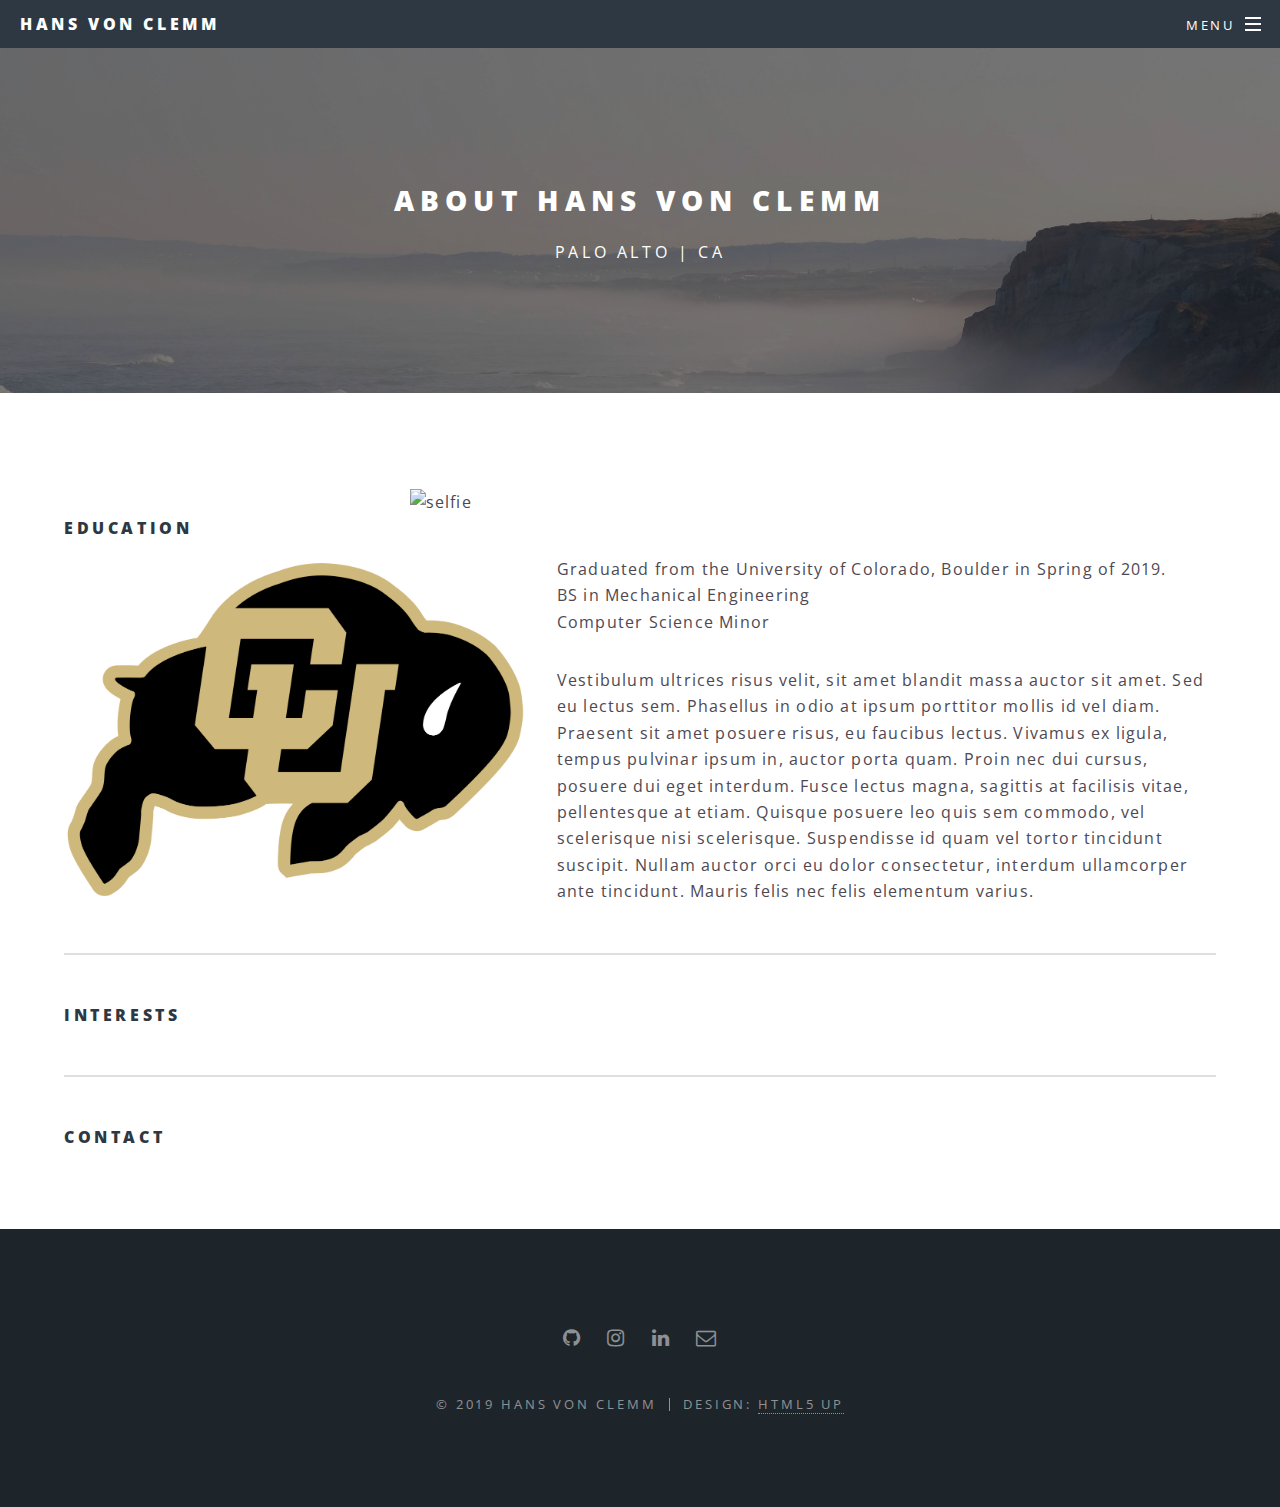
==== about.html @ 5b688afd "general updates" ====
<!DOCTYPE HTML>
<!--
	Spectral by HTML5 UP
	html5up.net | @ajlkn
	Free for personal and commercial use under the CCA 3.0 license (html5up.net/license)
-->
<html>
	<head>
		<title>About | Hans von Clemm</title>
		<meta charset="utf-8" />
		<meta name="viewport" content="width=device-width, initial-scale=1, user-scalable=no" />
		<link rel="stylesheet" href="assets/css/main.css" />
		<noscript><link rel="stylesheet" href="assets/css/noscript.css" /></noscript>
	</head>
	<body class="is-preload">

		<!-- Page Wrapper -->
			<div id="page-wrapper">

				<!-- Header -->
					<header id="header">
						<h1><a href="index.html">Hans von Clemm</a></h1>
						<nav id="nav">
							<ul>
								<li class="special">
									<a href="#menu" class="menuToggle"><span>Menu</span></a>
									<div id="menu">
										<ul>
											<li><a href="index.html">Home</a></li>
											<li><a href="#">Projects</a>
												<ul>
													<li><a href="abt.html">ABT</a></li>
													<li><a href="dpv.html">Drill Powered Vehicle</a></li>
													<li><a href="kestrel.html">Kestrel Materials</a></li>
													<li><a href="lightfoot.html">Lightfoot Electric</a></li>
												</ul>
											</li>
										</ul>
									</div>
								</li>
							</ul>
						</nav>
					</header>

				<!-- Main -->
					<article id="main">
						<header>
							<h2>About Hans von Clemm</h2>
							<p> Palo Alto | CA</p>
						</header>
						<section class="wrapper style5">
							<div class="inner">
								<img src="images/picPlaceholder.jpg" alt="selfie" class = "center" width=40%>


								<h4>Education</h4>
								<p><span class="image left"><img src="images/buff.png" alt="buff" width=20px/></span>Graduated from the University of Colorado, Boulder in Spring of 2019. <br>
								BS in Mechanical Engineering <br>
								Computer Science Minor</p>

								<p>Vestibulum ultrices risus velit, sit amet blandit massa auctor sit amet. Sed eu lectus sem. Phasellus in odio at ipsum porttitor mollis id vel diam. Praesent sit amet posuere risus, eu faucibus lectus. Vivamus ex ligula, tempus pulvinar ipsum in, auctor porta quam. Proin nec dui cursus, posuere dui eget interdum. Fusce lectus magna, sagittis at facilisis vitae, pellentesque at etiam. Quisque posuere leo quis sem commodo, vel scelerisque nisi scelerisque. Suspendisse id quam vel tortor tincidunt suscipit. Nullam auctor orci eu dolor consectetur, interdum ullamcorper ante tincidunt. Mauris felis nec felis elementum varius.</p>

								<hr/>

								<h4>Interests</h4>


								<hr/>

								<h4>Contact</h4>


							</div>
						</section>
					</article>

				<!-- Footer -->
					<footer id="footer">
						<ul class="icons">
							<li><a href="https://github.com/voncronic" class="icon fa-github"><span class="label">Github</span></a></li>
							<li><a href="https://www.instagram.com/voncronic/" class="icon fa-instagram"><span class="label">Instagram</span></a></li>
							<li><a href="https://www.linkedin.com/in/hansvonclemm" class="icon fa-linkedin"><span class="label">LinkedIn</span></a></li>
							<li><a href="mailto:hansvc95@gmail.com" class="icon fa-envelope-o"><span class="label">Email</span></a></li>
						</ul>
						<ul class="copyright">
							<li>&copy; 2019 Hans von Clemm</li><li>Design: <a href="http://html5up.net">HTML5 UP</a></li>
						</ul>
					</footer>

			</div>

		<!-- Scripts -->
			<script src="assets/js/jquery.min.js"></script>
			<script src="assets/js/jquery.scrollex.min.js"></script>
			<script src="assets/js/jquery.scrolly.min.js"></script>
			<script src="assets/js/browser.min.js"></script>
			<script src="assets/js/breakpoints.min.js"></script>
			<script src="assets/js/util.js"></script>
			<script src="assets/js/main.js"></script>

	</body>
</html>
---- assets/css/main.css ----
@import url(font-awesome.min.css);
@import url("https://fonts.googleapis.com/css?family=Open+Sans:400,400italic,600,600italic,800,800italic");

/*
	Spectral by HTML5 UP
	html5up.net | @ajlkn
	Free for personal and commercial use under the CCA 3.0 license (html5up.net/license)
*/

html, body, div, span, applet, object,
iframe, h1, h2, h3, h4, h5, h6, p, blockquote,
pre, a, abbr, acronym, address, big, cite,
code, del, dfn, em, img, ins, kbd, q, s, samp,
small, strike, strong, sub, sup, tt, var, b,
u, i, center, dl, dt, dd, ol, ul, li, fieldset,
form, label, legend, table, caption, tbody,
tfoot, thead, tr, th, td, article, aside,
canvas, details, embed, figure, figcaption,
footer, header, hgroup, menu, nav, output, ruby,
section, summary, time, mark, audio, video {
	margin: 0;
	padding: 0;
	border: 0;
	font-size: 100%;
	font: inherit;
	vertical-align: baseline;}

article, aside, details, figcaption, figure,
footer, header, hgroup, menu, nav, section {
	display: block;}

body {
	line-height: 1;
}

ol, ul {
	list-style: none;
}

blockquote, q {
	quotes: none;
}

	blockquote:before, blockquote:after, q:before, q:after {
		content: '';
		content: none;
	}

table {
	border-collapse: collapse;
	border-spacing: 0;
}

body {
	-webkit-text-size-adjust: none;
}

mark {
	background-color: transparent;
	color: inherit;
}

input::-moz-focus-inner {
	border: 0;
	padding: 0;
}

input, select, textarea {
	-moz-appearance: none;
	-webkit-appearance: none;
	-ms-appearance: none;
	appearance: none;
}

/* Basic */

	@-ms-viewport {
		width: device-width;
	}

	html {
		box-sizing: border-box;
	}

	*, *:before, *:after {
		box-sizing: inherit;
	}

	body {
		background: #2e3842;
	}

		body.is-preload *, body.is-preload *:before, body.is-preload *:after {
			-moz-animation: none !important;
			-webkit-animation: none !important;
			-ms-animation: none !important;
			animation: none !important;
			-moz-transition: none !important;
			-webkit-transition: none !important;
			-ms-transition: none !important;
			transition: none !important;
		}

	body, input, select, textarea {
		color: #fff;
		font-family: "Open Sans", Helvetica, sans-serif;
		font-size: 15pt;
		font-weight: 400;
		letter-spacing: 0.075em;
		line-height: 1.65em;
	}

		@media screen and (max-width: 1680px) {

			body, input, select, textarea {
				font-size: 13pt;
			}

		}

		@media screen and (max-width: 1280px) {

			body, input, select, textarea {
				font-size: 12pt;
			}

		}

		@media screen and (max-width: 736px) {

			body, input, select, textarea {
				font-size: 11pt;
				letter-spacing: 0.0375em;
			}

		}

	a {
		-moz-transition: color 0.2s ease, border-bottom-color 0.2s ease;
		-webkit-transition: color 0.2s ease, border-bottom-color 0.2s ease;
		-ms-transition: color 0.2s ease, border-bottom-color 0.2s ease;
		transition: color 0.2s ease, border-bottom-color 0.2s ease;
		border-bottom: dotted 1px;
		color: inherit;
		text-decoration: none;
	}

		a:hover {
			border-bottom-color: transparent;
		}

	strong, b {
		color: #fff;
		font-weight: 600;
	}

	em, i {
		font-style: italic;
	}

	p {
		margin: 0 0 2em 0;
	}

	h1, h2, h3, h4, h5, h6 {
		color: #fff;
		font-weight: 800;
		letter-spacing: 0.225em;
		line-height: 1em;
		margin: 0 0 1em 0;
		text-transform: uppercase;
	}

		h1 a, h2 a, h3 a, h4 a, h5 a, h6 a {
			color: inherit;
			text-decoration: none;
		}

	h2 {
		font-size: 1.35em;
		line-height: 1.75em;
	}

		@media screen and (max-width: 736px) {

			h2 {
				font-size: 1.1em;
				line-height: 1.65em;
			}

		}

	h3 {
		font-size: 1.15em;
		line-height: 1.75em;
	}

		@media screen and (max-width: 736px) {

			h3 {
				font-size: 1em;
				line-height: 1.65em;
			}

		}

	h4 {
		font-size: 1em;
		line-height: 1.5em;
	}

	h5 {
		font-size: 0.8em;
		line-height: 1.5em;
	}

	h6 {
		font-size: 0.7em;
		line-height: 1.5em;
	}

	sub {
		font-size: 0.8em;
		position: relative;
		top: 0.5em;
	}

	sup {
		font-size: 0.8em;
		position: relative;
		top: -0.5em;
	}

	hr {
		border: 0;
		border-bottom: solid 2px #fff;
		margin: 3em 0;
	}

		hr.major {
			margin: 4.5em 0;
		}

	blockquote {
		border-left: solid 4px #fff;
		font-style: italic;
		margin: 0 0 2em 0;
		padding: 0.5em 0 0.5em 2em;
	}

	code {
		background: rgba(144, 144, 144, 0.25);
		border-radius: 3px;
		font-family: "Courier New", monospace;
		font-size: 0.9em;
		letter-spacing: 0;
		margin: 0 0.25em;
		padding: 0.25em 0.65em;
	}

	pre {
		-webkit-overflow-scrolling: touch;
		font-family: "Courier New", monospace;
		font-size: 0.9em;
		margin: 0 0 2em 0;
	}

		pre code {
			display: block;
			line-height: 1.75em;
			padding: 1em 1.5em;
			overflow-x: auto;
		}

	.align-left {
		text-align: left;
	}

	.align-center {
		text-align: center;
	}

	.align-right {
		text-align: right;
	}

/* Row */

	.row {
		display: flex;
		flex-wrap: wrap;
		box-sizing: border-box;
		align-items: stretch;
	}

		.row > * {
			box-sizing: border-box;
		}

		.row.gtr-uniform > * > :last-child {
			margin-bottom: 0;
		}

		.row.aln-left {
			justify-content: flex-start;
		}

		.row.aln-center {
			justify-content: center;
		}

		.row.aln-right {
			justify-content: flex-end;
		}

		.row.aln-top {
			align-items: flex-start;
		}

		.row.aln-middle {
			align-items: center;
		}

		.row.aln-bottom {
			align-items: flex-end;
		}

		.row > .imp {
			order: -1;
		}

		.row > .col-1 {
			width: 8.3333333333%;
		}

		.row > .off-1 {
			margin-left: 8.3333333333%;
		}

		.row > .col-2 {
			width: 16.6666666667%;
		}

		.row > .off-2 {
			margin-left: 16.6666666667%;
		}

		.row > .col-3 {
			width: 25%;
		}

		.row > .off-3 {
			margin-left: 25%;
		}

		.row > .col-4 {
			width: 33.3333333333%;
		}

		.row > .off-4 {
			margin-left: 33.3333333333%;
		}

		.row > .col-5 {
			width: 41.6666666667%;
		}

		.row > .off-5 {
			margin-left: 41.6666666667%;
		}

		.row > .col-6 {
			width: 50%;
		}

		.row > .off-6 {
			margin-left: 50%;
		}

		.row > .col-7 {
			width: 58.3333333333%;
		}

		.row > .off-7 {
			margin-left: 58.3333333333%;
		}

		.row > .col-8 {
			width: 66.6666666667%;
		}

		.row > .off-8 {
			margin-left: 66.6666666667%;
		}

		.row > .col-9 {
			width: 75%;
		}

		.row > .off-9 {
			margin-left: 75%;
		}

		.row > .col-10 {
			width: 83.3333333333%;
		}

		.row > .off-10 {
			margin-left: 83.3333333333%;
		}

		.row > .col-11 {
			width: 91.6666666667%;
		}

		.row > .off-11 {
			margin-left: 91.6666666667%;
		}

		.row > .col-12 {
			width: 100%;
		}

		.row > .off-12 {
			margin-left: 100%;
		}

		.row.gtr-0 {
			margin-top: 0;
			margin-left: 0em;
		}

			.row.gtr-0 > * {
				padding: 0 0 0 0em;
			}

			.row.gtr-0.gtr-uniform {
				margin-top: 0em;
			}

				.row.gtr-0.gtr-uniform > * {
					padding-top: 0em;
				}

		.row.gtr-25 {
			margin-top: 0;
			margin-left: -0.375em;
		}

			.row.gtr-25 > * {
				padding: 0 0 0 0.375em;
			}

			.row.gtr-25.gtr-uniform {
				margin-top: -0.375em;
			}

				.row.gtr-25.gtr-uniform > * {
					padding-top: 0.375em;
				}

		.row.gtr-50 {
			margin-top: 0;
			margin-left: -0.75em;
		}

			.row.gtr-50 > * {
				padding: 0 0 0 0.75em;
			}

			.row.gtr-50.gtr-uniform {
				margin-top: -0.75em;
			}

				.row.gtr-50.gtr-uniform > * {
					padding-top: 0.75em;
				}

		.row {
			margin-top: 0;
			margin-left: -1.5em;
		}

			.row > * {
				padding: 0 0 0 1.5em;
			}

			.row.gtr-uniform {
				margin-top: -1.5em;
			}

				.row.gtr-uniform > * {
					padding-top: 1.5em;
				}

		.row.gtr-150 {
			margin-top: 0;
			margin-left: -2.25em;
		}

			.row.gtr-150 > * {
				padding: 0 0 0 2.25em;
			}

			.row.gtr-150.gtr-uniform {
				margin-top: -2.25em;
			}

				.row.gtr-150.gtr-uniform > * {
					padding-top: 2.25em;
				}

		.row.gtr-200 {
			margin-top: 0;
			margin-left: -3em;
		}

			.row.gtr-200 > * {
				padding: 0 0 0 3em;
			}

			.row.gtr-200.gtr-uniform {
				margin-top: -3em;
			}

				.row.gtr-200.gtr-uniform > * {
					padding-top: 3em;
				}

		@media screen and (max-width: 1680px) {

			.row {
				display: flex;
				flex-wrap: wrap;
				box-sizing: border-box;
				align-items: stretch;
			}

				.row > * {
					box-sizing: border-box;
				}

				.row.gtr-uniform > * > :last-child {
					margin-bottom: 0;
				}

				.row.aln-left {
					justify-content: flex-start;
				}

				.row.aln-center {
					justify-content: center;
				}

				.row.aln-right {
					justify-content: flex-end;
				}

				.row.aln-top {
					align-items: flex-start;
				}

				.row.aln-middle {
					align-items: center;
				}

				.row.aln-bottom {
					align-items: flex-end;
				}

				.row > .imp-xlarge {
					order: -1;
				}

				.row > .col-1-xlarge {
					width: 8.3333333333%;
				}

				.row > .off-1-xlarge {
					margin-left: 8.3333333333%;
				}

				.row > .col-2-xlarge {
					width: 16.6666666667%;
				}

				.row > .off-2-xlarge {
					margin-left: 16.6666666667%;
				}

				.row > .col-3-xlarge {
					width: 25%;
				}

				.row > .off-3-xlarge {
					margin-left: 25%;
				}

				.row > .col-4-xlarge {
					width: 33.3333333333%;
				}

				.row > .off-4-xlarge {
					margin-left: 33.3333333333%;
				}

				.row > .col-5-xlarge {
					width: 41.6666666667%;
				}

				.row > .off-5-xlarge {
					margin-left: 41.6666666667%;
				}

				.row > .col-6-xlarge {
					width: 50%;
				}

				.row > .off-6-xlarge {
					margin-left: 50%;
				}

				.row > .col-7-xlarge {
					width: 58.3333333333%;
				}

				.row > .off-7-xlarge {
					margin-left: 58.3333333333%;
				}

				.row > .col-8-xlarge {
					width: 66.6666666667%;
				}

				.row > .off-8-xlarge {
					margin-left: 66.6666666667%;
				}

				.row > .col-9-xlarge {
					width: 75%;
				}

				.row > .off-9-xlarge {
					margin-left: 75%;
				}

				.row > .col-10-xlarge {
					width: 83.3333333333%;
				}

				.row > .off-10-xlarge {
					margin-left: 83.3333333333%;
				}

				.row > .col-11-xlarge {
					width: 91.6666666667%;
				}

				.row > .off-11-xlarge {
					margin-left: 91.6666666667%;
				}

				.row > .col-12-xlarge {
					width: 100%;
				}

				.row > .off-12-xlarge {
					margin-left: 100%;
				}

				.row.gtr-0 {
					margin-top: 0;
					margin-left: 0em;
				}

					.row.gtr-0 > * {
						padding: 0 0 0 0em;
					}

					.row.gtr-0.gtr-uniform {
						margin-top: 0em;
					}

						.row.gtr-0.gtr-uniform > * {
							padding-top: 0em;
						}

				.row.gtr-25 {
					margin-top: 0;
					margin-left: -0.375em;
				}

					.row.gtr-25 > * {
						padding: 0 0 0 0.375em;
					}

					.row.gtr-25.gtr-uniform {
						margin-top: -0.375em;
					}

						.row.gtr-25.gtr-uniform > * {
							padding-top: 0.375em;
						}

				.row.gtr-50 {
					margin-top: 0;
					margin-left: -0.75em;
				}

					.row.gtr-50 > * {
						padding: 0 0 0 0.75em;
					}

					.row.gtr-50.gtr-uniform {
						margin-top: -0.75em;
					}

						.row.gtr-50.gtr-uniform > * {
							padding-top: 0.75em;
						}

				.row {
					margin-top: 0;
					margin-left: -1.5em;
				}

					.row > * {
						padding: 0 0 0 1.5em;
					}

					.row.gtr-uniform {
						margin-top: -1.5em;
					}

						.row.gtr-uniform > * {
							padding-top: 1.5em;
						}

				.row.gtr-150 {
					margin-top: 0;
					margin-left: -2.25em;
				}

					.row.gtr-150 > * {
						padding: 0 0 0 2.25em;
					}

					.row.gtr-150.gtr-uniform {
						margin-top: -2.25em;
					}

						.row.gtr-150.gtr-uniform > * {
							padding-top: 2.25em;
						}

				.row.gtr-200 {
					margin-top: 0;
					margin-left: -3em;
				}

					.row.gtr-200 > * {
						padding: 0 0 0 3em;
					}

					.row.gtr-200.gtr-uniform {
						margin-top: -3em;
					}

						.row.gtr-200.gtr-uniform > * {
							padding-top: 3em;
						}

		}

		@media screen and (max-width: 1280px) {

			.row {
				display: flex;
				flex-wrap: wrap;
				box-sizing: border-box;
				align-items: stretch;
			}

				.row > * {
					box-sizing: border-box;
				}

				.row.gtr-uniform > * > :last-child {
					margin-bottom: 0;
				}

				.row.aln-left {
					justify-content: flex-start;
				}

				.row.aln-center {
					justify-content: center;
				}

				.row.aln-right {
					justify-content: flex-end;
				}

				.row.aln-top {
					align-items: flex-start;
				}

				.row.aln-middle {
					align-items: center;
				}

				.row.aln-bottom {
					align-items: flex-end;
				}

				.row > .imp-large {
					order: -1;
				}

				.row > .col-1-large {
					width: 8.3333333333%;
				}

				.row > .off-1-large {
					margin-left: 8.3333333333%;
				}

				.row > .col-2-large {
					width: 16.6666666667%;
				}

				.row > .off-2-large {
					margin-left: 16.6666666667%;
				}

				.row > .col-3-large {
					width: 25%;
				}

				.row > .off-3-large {
					margin-left: 25%;
				}

				.row > .col-4-large {
					width: 33.3333333333%;
				}

				.row > .off-4-large {
					margin-left: 33.3333333333%;
				}

				.row > .col-5-large {
					width: 41.6666666667%;
				}

				.row > .off-5-large {
					margin-left: 41.6666666667%;
				}

				.row > .col-6-large {
					width: 50%;
				}

				.row > .off-6-large {
					margin-left: 50%;
				}

				.row > .col-7-large {
					width: 58.3333333333%;
				}

				.row > .off-7-large {
					margin-left: 58.3333333333%;
				}

				.row > .col-8-large {
					width: 66.6666666667%;
				}

				.row > .off-8-large {
					margin-left: 66.6666666667%;
				}

				.row > .col-9-large {
					width: 75%;
				}

				.row > .off-9-large {
					margin-left: 75%;
				}

				.row > .col-10-large {
					width: 83.3333333333%;
				}

				.row > .off-10-large {
					margin-left: 83.3333333333%;
				}

				.row > .col-11-large {
					width: 91.6666666667%;
				}

				.row > .off-11-large {
					margin-left: 91.6666666667%;
				}

				.row > .col-12-large {
					width: 100%;
				}

				.row > .off-12-large {
					margin-left: 100%;
				}

				.row.gtr-0 {
					margin-top: 0;
					margin-left: 0em;
				}

					.row.gtr-0 > * {
						padding: 0 0 0 0em;
					}

					.row.gtr-0.gtr-uniform {
						margin-top: 0em;
					}

						.row.gtr-0.gtr-uniform > * {
							padding-top: 0em;
						}

				.row.gtr-25 {
					margin-top: 0;
					margin-left: -0.375em;
				}

					.row.gtr-25 > * {
						padding: 0 0 0 0.375em;
					}

					.row.gtr-25.gtr-uniform {
						margin-top: -0.375em;
					}

						.row.gtr-25.gtr-uniform > * {
							padding-top: 0.375em;
						}

				.row.gtr-50 {
					margin-top: 0;
					margin-left: -0.75em;
				}

					.row.gtr-50 > * {
						padding: 0 0 0 0.75em;
					}

					.row.gtr-50.gtr-uniform {
						margin-top: -0.75em;
					}

						.row.gtr-50.gtr-uniform > * {
							padding-top: 0.75em;
						}

				.row {
					margin-top: 0;
					margin-left: -1.5em;
				}

					.row > * {
						padding: 0 0 0 1.5em;
					}

					.row.gtr-uniform {
						margin-top: -1.5em;
					}

						.row.gtr-uniform > * {
							padding-top: 1.5em;
						}

				.row.gtr-150 {
					margin-top: 0;
					margin-left: -2.25em;
				}

					.row.gtr-150 > * {
						padding: 0 0 0 2.25em;
					}

					.row.gtr-150.gtr-uniform {
						margin-top: -2.25em;
					}

						.row.gtr-150.gtr-uniform > * {
							padding-top: 2.25em;
						}

				.row.gtr-200 {
					margin-top: 0;
					margin-left: -3em;
				}

					.row.gtr-200 > * {
						padding: 0 0 0 3em;
					}

					.row.gtr-200.gtr-uniform {
						margin-top: -3em;
					}

						.row.gtr-200.gtr-uniform > * {
							padding-top: 3em;
						}

		}

		@media screen and (max-width: 980px) {

			.row {
				display: flex;
				flex-wrap: wrap;
				box-sizing: border-box;
				align-items: stretch;
			}

				.row > * {
					box-sizing: border-box;
				}

				.row.gtr-uniform > * > :last-child {
					margin-bottom: 0;
				}

				.row.aln-left {
					justify-content: flex-start;
				}

				.row.aln-center {
					justify-content: center;
				}

				.row.aln-right {
					justify-content: flex-end;
				}

				.row.aln-top {
					align-items: flex-start;
				}

				.row.aln-middle {
					align-items: center;
				}

				.row.aln-bottom {
					align-items: flex-end;
				}

				.row > .imp-medium {
					order: -1;
				}

				.row > .col-1-medium {
					width: 8.3333333333%;
				}

				.row > .off-1-medium {
					margin-left: 8.3333333333%;
				}

				.row > .col-2-medium {
					width: 16.6666666667%;
				}

				.row > .off-2-medium {
					margin-left: 16.6666666667%;
				}

				.row > .col-3-medium {
					width: 25%;
				}

				.row > .off-3-medium {
					margin-left: 25%;
				}

				.row > .col-4-medium {
					width: 33.3333333333%;
				}

				.row > .off-4-medium {
					margin-left: 33.3333333333%;
				}

				.row > .col-5-medium {
					width: 41.6666666667%;
				}

				.row > .off-5-medium {
					margin-left: 41.6666666667%;
				}

				.row > .col-6-medium {
					width: 50%;
				}

				.row > .off-6-medium {
					margin-left: 50%;
				}

				.row > .col-7-medium {
					width: 58.3333333333%;
				}

				.row > .off-7-medium {
					margin-left: 58.3333333333%;
				}

				.row > .col-8-medium {
					width: 66.6666666667%;
				}

				.row > .off-8-medium {
					margin-left: 66.6666666667%;
				}

				.row > .col-9-medium {
					width: 75%;
				}

				.row > .off-9-medium {
					margin-left: 75%;
				}

				.row > .col-10-medium {
					width: 83.3333333333%;
				}

				.row > .off-10-medium {
					margin-left: 83.3333333333%;
				}

				.row > .col-11-medium {
					width: 91.6666666667%;
				}

				.row > .off-11-medium {
					margin-left: 91.6666666667%;
				}

				.row > .col-12-medium {
					width: 100%;
				}

				.row > .off-12-medium {
					margin-left: 100%;
				}

				.row.gtr-0 {
					margin-top: 0;
					margin-left: 0em;
				}

					.row.gtr-0 > * {
						padding: 0 0 0 0em;
					}

					.row.gtr-0.gtr-uniform {
						margin-top: 0em;
					}

						.row.gtr-0.gtr-uniform > * {
							padding-top: 0em;
						}

				.row.gtr-25 {
					margin-top: 0;
					margin-left: -0.375em;
				}

					.row.gtr-25 > * {
						padding: 0 0 0 0.375em;
					}

					.row.gtr-25.gtr-uniform {
						margin-top: -0.375em;
					}

						.row.gtr-25.gtr-uniform > * {
							padding-top: 0.375em;
						}

				.row.gtr-50 {
					margin-top: 0;
					margin-left: -0.75em;
				}

					.row.gtr-50 > * {
						padding: 0 0 0 0.75em;
					}

					.row.gtr-50.gtr-uniform {
						margin-top: -0.75em;
					}

						.row.gtr-50.gtr-uniform > * {
							padding-top: 0.75em;
						}

				.row {
					margin-top: 0;
					margin-left: -1.5em;
				}

					.row > * {
						padding: 0 0 0 1.5em;
					}

					.row.gtr-uniform {
						margin-top: -1.5em;
					}

						.row.gtr-uniform > * {
							padding-top: 1.5em;
						}

				.row.gtr-150 {
					margin-top: 0;
					margin-left: -2.25em;
				}

					.row.gtr-150 > * {
						padding: 0 0 0 2.25em;
					}

					.row.gtr-150.gtr-uniform {
						margin-top: -2.25em;
					}

						.row.gtr-150.gtr-uniform > * {
							padding-top: 2.25em;
						}

				.row.gtr-200 {
					margin-top: 0;
					margin-left: -3em;
				}

					.row.gtr-200 > * {
						padding: 0 0 0 3em;
					}

					.row.gtr-200.gtr-uniform {
						margin-top: -3em;
					}

						.row.gtr-200.gtr-uniform > * {
							padding-top: 3em;
						}

		}

		@media screen and (max-width: 736px) {

			.row {
				display: flex;
				flex-wrap: wrap;
				box-sizing: border-box;
				align-items: stretch;
			}

				.row > * {
					box-sizing: border-box;
				}

				.row.gtr-uniform > * > :last-child {
					margin-bottom: 0;
				}

				.row.aln-left {
					justify-content: flex-start;
				}

				.row.aln-center {
					justify-content: center;
				}

				.row.aln-right {
					justify-content: flex-end;
				}

				.row.aln-top {
					align-items: flex-start;
				}

				.row.aln-middle {
					align-items: center;
				}

				.row.aln-bottom {
					align-items: flex-end;
				}

				.row > .imp-small {
					order: -1;
				}

				.row > .col-1-small {
					width: 8.3333333333%;
				}

				.row > .off-1-small {
					margin-left: 8.3333333333%;
				}

				.row > .col-2-small {
					width: 16.6666666667%;
				}

				.row > .off-2-small {
					margin-left: 16.6666666667%;
				}

				.row > .col-3-small {
					width: 25%;
				}

				.row > .off-3-small {
					margin-left: 25%;
				}

				.row > .col-4-small {
					width: 33.3333333333%;
				}

				.row > .off-4-small {
					margin-left: 33.3333333333%;
				}

				.row > .col-5-small {
					width: 41.6666666667%;
				}

				.row > .off-5-small {
					margin-left: 41.6666666667%;
				}

				.row > .col-6-small {
					width: 50%;
				}

				.row > .off-6-small {
					margin-left: 50%;
				}

				.row > .col-7-small {
					width: 58.3333333333%;
				}

				.row > .off-7-small {
					margin-left: 58.3333333333%;
				}

				.row > .col-8-small {
					width: 66.6666666667%;
				}

				.row > .off-8-small {
					margin-left: 66.6666666667%;
				}

				.row > .col-9-small {
					width: 75%;
				}

				.row > .off-9-small {
					margin-left: 75%;
				}

				.row > .col-10-small {
					width: 83.3333333333%;
				}

				.row > .off-10-small {
					margin-left: 83.3333333333%;
				}

				.row > .col-11-small {
					width: 91.6666666667%;
				}

				.row > .off-11-small {
					margin-left: 91.6666666667%;
				}

				.row > .col-12-small {
					width: 100%;
				}

				.row > .off-12-small {
					margin-left: 100%;
				}

				.row.gtr-0 {
					margin-top: 0;
					margin-left: 0em;
				}

					.row.gtr-0 > * {
						padding: 0 0 0 0em;
					}

					.row.gtr-0.gtr-uniform {
						margin-top: 0em;
					}

						.row.gtr-0.gtr-uniform > * {
							padding-top: 0em;
						}

				.row.gtr-25 {
					margin-top: 0;
					margin-left: -0.375em;
				}

					.row.gtr-25 > * {
						padding: 0 0 0 0.375em;
					}

					.row.gtr-25.gtr-uniform {
						margin-top: -0.375em;
					}

						.row.gtr-25.gtr-uniform > * {
							padding-top: 0.375em;
						}

				.row.gtr-50 {
					margin-top: 0;
					margin-left: -0.75em;
				}

					.row.gtr-50 > * {
						padding: 0 0 0 0.75em;
					}

					.row.gtr-50.gtr-uniform {
						margin-top: -0.75em;
					}

						.row.gtr-50.gtr-uniform > * {
							padding-top: 0.75em;
						}

				.row {
					margin-top: 0;
					margin-left: -1.5em;
				}

					.row > * {
						padding: 0 0 0 1.5em;
					}

					.row.gtr-uniform {
						margin-top: -1.5em;
					}

						.row.gtr-uniform > * {
							padding-top: 1.5em;
						}

				.row.gtr-150 {
					margin-top: 0;
					margin-left: -2.25em;
				}

					.row.gtr-150 > * {
						padding: 0 0 0 2.25em;
					}

					.row.gtr-150.gtr-uniform {
						margin-top: -2.25em;
					}

						.row.gtr-150.gtr-uniform > * {
							padding-top: 2.25em;
						}

				.row.gtr-200 {
					margin-top: 0;
					margin-left: -3em;
				}

					.row.gtr-200 > * {
						padding: 0 0 0 3em;
					}

					.row.gtr-200.gtr-uniform {
						margin-top: -3em;
					}

						.row.gtr-200.gtr-uniform > * {
							padding-top: 3em;
						}

		}

		@media screen and (max-width: 480px) {

			.row {
				display: flex;
				flex-wrap: wrap;
				box-sizing: border-box;
				align-items: stretch;
			}

				.row > * {
					box-sizing: border-box;
				}

				.row.gtr-uniform > * > :last-child {
					margin-bottom: 0;
				}

				.row.aln-left {
					justify-content: flex-start;
				}

				.row.aln-center {
					justify-content: center;
				}

				.row.aln-right {
					justify-content: flex-end;
				}

				.row.aln-top {
					align-items: flex-start;
				}

				.row.aln-middle {
					align-items: center;
				}

				.row.aln-bottom {
					align-items: flex-end;
				}

				.row > .imp-xsmall {
					order: -1;
				}

				.row > .col-1-xsmall {
					width: 8.3333333333%;
				}

				.row > .off-1-xsmall {
					margin-left: 8.3333333333%;
				}

				.row > .col-2-xsmall {
					width: 16.6666666667%;
				}

				.row > .off-2-xsmall {
					margin-left: 16.6666666667%;
				}

				.row > .col-3-xsmall {
					width: 25%;
				}

				.row > .off-3-xsmall {
					margin-left: 25%;
				}

				.row > .col-4-xsmall {
					width: 33.3333333333%;
				}

				.row > .off-4-xsmall {
					margin-left: 33.3333333333%;
				}

				.row > .col-5-xsmall {
					width: 41.6666666667%;
				}

				.row > .off-5-xsmall {
					margin-left: 41.6666666667%;
				}

				.row > .col-6-xsmall {
					width: 50%;
				}

				.row > .off-6-xsmall {
					margin-left: 50%;
				}

				.row > .col-7-xsmall {
					width: 58.3333333333%;
				}

				.row > .off-7-xsmall {
					margin-left: 58.3333333333%;
				}

				.row > .col-8-xsmall {
					width: 66.6666666667%;
				}

				.row > .off-8-xsmall {
					margin-left: 66.6666666667%;
				}

				.row > .col-9-xsmall {
					width: 75%;
				}

				.row > .off-9-xsmall {
					margin-left: 75%;
				}

				.row > .col-10-xsmall {
					width: 83.3333333333%;
				}

				.row > .off-10-xsmall {
					margin-left: 83.3333333333%;
				}

				.row > .col-11-xsmall {
					width: 91.6666666667%;
				}

				.row > .off-11-xsmall {
					margin-left: 91.6666666667%;
				}

				.row > .col-12-xsmall {
					width: 100%;
				}

				.row > .off-12-xsmall {
					margin-left: 100%;
				}

				.row.gtr-0 {
					margin-top: 0;
					margin-left: 0em;
				}

					.row.gtr-0 > * {
						padding: 0 0 0 0em;
					}

					.row.gtr-0.gtr-uniform {
						margin-top: 0em;
					}

						.row.gtr-0.gtr-uniform > * {
							padding-top: 0em;
						}

				.row.gtr-25 {
					margin-top: 0;
					margin-left: -0.375em;
				}

					.row.gtr-25 > * {
						padding: 0 0 0 0.375em;
					}

					.row.gtr-25.gtr-uniform {
						margin-top: -0.375em;
					}

						.row.gtr-25.gtr-uniform > * {
							padding-top: 0.375em;
						}

				.row.gtr-50 {
					margin-top: 0;
					margin-left: -0.75em;
				}

					.row.gtr-50 > * {
						padding: 0 0 0 0.75em;
					}

					.row.gtr-50.gtr-uniform {
						margin-top: -0.75em;
					}

						.row.gtr-50.gtr-uniform > * {
							padding-top: 0.75em;
						}

				.row {
					margin-top: 0;
					margin-left: -1.5em;
				}

					.row > * {
						padding: 0 0 0 1.5em;
					}

					.row.gtr-uniform {
						margin-top: -1.5em;
					}

						.row.gtr-uniform > * {
							padding-top: 1.5em;
						}

				.row.gtr-150 {
					margin-top: 0;
					margin-left: -2.25em;
				}

					.row.gtr-150 > * {
						padding: 0 0 0 2.25em;
					}

					.row.gtr-150.gtr-uniform {
						margin-top: -2.25em;
					}

						.row.gtr-150.gtr-uniform > * {
							padding-top: 2.25em;
						}

				.row.gtr-200 {
					margin-top: 0;
					margin-left: -3em;
				}

					.row.gtr-200 > * {
						padding: 0 0 0 3em;
					}

					.row.gtr-200.gtr-uniform {
						margin-top: -3em;
					}

						.row.gtr-200.gtr-uniform > * {
							padding-top: 3em;
						}

		}

/* Section/Article */

	section.special, article.special {
		text-align: center;
	}

	header p {
		color: rgba(255, 255, 255, 0.5);
		position: relative;
		top: -0.25em;
	}

	header h3 + p {
		font-size: 1.1em;
	}

	header h4 + p,
	header h5 + p,
	header h6 + p {
		font-size: 0.9em;
	}

	header.major {
		margin: 0 0 3.5em 0;
	}

		header.major h2, header.major h3, header.major h4, header.major h5, header.major h6 {
			border-bottom: solid 2px #fff;
			display: inline-block;
			padding-bottom: 1em;
			position: relative;
		}

			header.major h2:after, header.major h3:after, header.major h4:after, header.major h5:after, header.major h6:after {
				content: '';
				display: block;
				height: 1px;
			}

		header.major p {
			color: #fff;
			top: 0;
		}

		@media screen and (max-width: 736px) {

			header.major {
				margin: 0 0 2em 0;
			}

		}

	@media screen and (max-width: 980px) {

		header br {
			display: none;
		}

	}

/* Form */

	form {
		margin: 0 0 2em 0;
	}

	label {
		color: #fff;
		display: block;
		font-size: 0.9em;
		font-weight: 600;
		margin: 0 0 1em 0;
	}

	input[type="text"],
	input[type="password"],
	input[type="email"],
	select,
	textarea {
		-moz-appearance: none;
		-webkit-appearance: none;
		-ms-appearance: none;
		appearance: none;
		background-color: rgba(144, 144, 144, 0.25);
		border-radius: 3px;
		border: none;
		color: inherit;
		display: block;
		outline: 0;
		padding: 0 1em;
		text-decoration: none;
		width: 100%;
	}

		input[type="text"]:invalid,
		input[type="password"]:invalid,
		input[type="email"]:invalid,
		select:invalid,
		textarea:invalid {
			box-shadow: none;
		}

		input[type="text"]:focus,
		input[type="password"]:focus,
		input[type="email"]:focus,
		select:focus,
		textarea:focus {
			box-shadow: 0 0 0 2px #21b2a6;
		}

	select {
		background-size: 1.25em;
		background-repeat: no-repeat;
		background-position: calc(100% - 1em) center;
		height: 2.75em;
		padding-right: 2.75em;
		text-overflow: ellipsis;
	}

		select:focus::-ms-value {
			background-color: transparent;
		}

		select::-ms-expand {
			display: none;
		}

	input[type="text"],
	input[type="password"],
	input[type="email"],
	select {
		height: 2.75em;
	}

	textarea {
		padding: 0.75em 1em;
	}

	input[type="checkbox"],
	input[type="radio"] {
		-moz-appearance: none;
		-webkit-appearance: none;
		-ms-appearance: none;
		appearance: none;
		display: block;
		float: left;
		margin-right: -2em;
		opacity: 0;
		width: 1em;
		z-index: -1;
	}

		input[type="checkbox"] + label,
		input[type="radio"] + label {
			text-decoration: none;
			color: #fff;
			cursor: pointer;
			display: inline-block;
			font-size: 1em;
			font-weight: 400;
			padding-left: 2.4em;
			padding-right: 0.75em;
			position: relative;
		}

			input[type="checkbox"] + label:before,
			input[type="radio"] + label:before {
				-moz-osx-font-smoothing: grayscale;
				-webkit-font-smoothing: antialiased;
				font-family: FontAwesome;
				font-style: normal;
				font-weight: normal;
				text-transform: none !important;
			}

			input[type="checkbox"] + label:before,
			input[type="radio"] + label:before {
				background: rgba(144, 144, 144, 0.25);
				border-radius: 3px;
				content: '';
				display: inline-block;
				height: 1.65em;
				left: 0;
				line-height: 1.58125em;
				position: absolute;
				text-align: center;
				top: 0;
				width: 1.65em;
			}

		input[type="checkbox"]:checked + label:before,
		input[type="radio"]:checked + label:before {
			background: #2e3842;
			color: #fff;
			content: '\f00c';
		}

		input[type="checkbox"]:focus + label:before,
		input[type="radio"]:focus + label:before {
			box-shadow: 0 0 0 2px #21b2a6;
		}

	input[type="checkbox"] + label:before {
		border-radius: 3px;
	}

	input[type="radio"] + label:before {
		border-radius: 100%;
	}

	::-webkit-input-placeholder {
		color: rgba(255, 255, 255, 0.5) !important;
		opacity: 1.0;
	}

	:-moz-placeholder {
		color: rgba(255, 255, 255, 0.5) !important;
		opacity: 1.0;
	}

	::-moz-placeholder {
		color: rgba(255, 255, 255, 0.5) !important;
		opacity: 1.0;
	}

	:-ms-input-placeholder {
		color: rgba(255, 255, 255, 0.5) !important;
		opacity: 1.0;
	}

/* Box */

	.box {
		border-radius: 3px;
		border: solid 2px #fff;
		margin-bottom: 2em;
		padding: 1.5em;
	}

		.box > :last-child,
		.box > :last-child > :last-child,
		.box > :last-child > :last-child > :last-child {
			margin-bottom: 0;
		}

		.box.alt {
			border: 0;
			border-radius: 0;
			padding: 0;
		}

/* Icon */

	.icon {
		text-decoration: none;
		border-bottom: none;
		position: relative;
	}

		.icon:before {
			-moz-osx-font-smoothing: grayscale;
			-webkit-font-smoothing: antialiased;
			font-family: FontAwesome;
			font-style: normal;
			font-weight: normal;
			text-transform: none !important;
		}

		.icon > .label {
			display: none;
		}

		.icon.major {
			-moz-transform: rotate(-45deg);
			-webkit-transform: rotate(-45deg);
			-ms-transform: rotate(-45deg);
			transform: rotate(-45deg);
			border-radius: 3px;
			border: solid 2px #fff;
			display: inline-block;
			font-size: 1.35em;
			height: calc(3em + 2px);
			line-height: 3em;
			text-align: center;
			width: calc(3em + 2px);
		}

			.icon.major:before {
				-moz-transform: rotate(45deg);
				-webkit-transform: rotate(45deg);
				-ms-transform: rotate(45deg);
				transform: rotate(45deg);
				display: inline-block;
				font-size: 1.5em;
			}

			@media screen and (max-width: 736px) {

				.icon.major {
					font-size: 1em;
				}

			}

		.icon.style1 {
			color: #00ffcc;
		}

		.icon.style2 {
			color: #00f0ff;
		}

		.icon.style3 {
			color: #76ddff;
		}

/* Image */

	.image {
		border-radius: 3px;
		border: 0;
		display: inline-block;
		position: relative;
	}

		.image img {
			border-radius: 3px;
			display: block;
		}

		.image.left {
			float: left;
			margin: 0 2em 2em 0;
			top: 0.25em;
		}

		.image.right {
			float: right;
			margin: 0 0 2em 2em;
			top: 0.25em;
		}

		.image.left, .image.right {
			max-width: 40%;
		}

			.image.left img, .image.right img {
				width: 100%;
			}

		.image.fit {
			display: block;
			margin: 0 0 2em 0;
			width: 100%;
		}

			.image.fit img {
				width: 100%;
			}

/* List */

	ol {
		list-style: decimal;
		margin: 0 0 2em 0;
		padding-left: 1.25em;
	}

		ol li {
			padding-left: 0.25em;
		}

	ul {
		list-style: disc;
		margin: 0 0 2em 0;
		padding-left: 1em;
	}

		ul li {
			padding-left: 0.5em;
		}

		ul.alt {
			list-style: none;
			padding-left: 0;
		}

			ul.alt li {
				border-top: solid 1px #fff;
				padding: 0.5em 0;
			}

				ul.alt li:first-child {
					border-top: 0;
					padding-top: 0;
				}

	dl {
		margin: 0 0 2em 0;
	}

/* Actions */

	ul.actions {
		display: -moz-flex;
		display: -webkit-flex;
		display: -ms-flex;
		display: flex;
		cursor: default;
		list-style: none;
		margin-left: -1em;
		padding-left: 0;
	}

		ul.actions li {
			padding: 0 0 0 1em;
			vertical-align: middle;
		}

		ul.actions.special {
			-moz-justify-content: center;
			-webkit-justify-content: center;
			-ms-justify-content: center;
			justify-content: center;
			width: 100%;
			margin-left: 0;
		}

			ul.actions.special li:first-child {
				padding-left: 20px;
			}


		ul.actions.stacked {
			-moz-flex-direction: column;
			-webkit-flex-direction: column;
			-ms-flex-direction: column;
			flex-direction: column;
			margin-left: 0;
		}

			ul.actions.stacked li {
				padding: 1em 0 0 0;
			}

				ul.actions.stacked li:first-child {
					padding-top: 0;
				}

		ul.actions.fit {
			width: calc(100% + 1em);
		}

			ul.actions.fit li {
				-moz-flex-grow: 1;
				-webkit-flex-grow: 1;
				-ms-flex-grow: 1;
				flex-grow: 1;
				-moz-flex-shrink: 1;
				-webkit-flex-shrink: 1;
				-ms-flex-shrink: 1;
				flex-shrink: 1;
				width: 100%;
			}

				ul.actions.fit li > * {
					width: 100%;
				}

			ul.actions.fit.stacked {
				width: 100%;
			}

		@media screen and (max-width: 480px) {

			ul.actions:not(.fixed) {
				-moz-flex-direction: column;
				-webkit-flex-direction: column;
				-ms-flex-direction: column;
				flex-direction: column;
				margin-left: 0;
				width: 100% !important;
			}

				ul.actions:not(.fixed) li {
					-moz-flex-grow: 1;
					-webkit-flex-grow: 1;
					-ms-flex-grow: 1;
					flex-grow: 1;
					-moz-flex-shrink: 1;
					-webkit-flex-shrink: 1;
					-ms-flex-shrink: 1;
					flex-shrink: 1;
					padding: 1em 0 0 0;
					text-align: center;
					width: 100%;
				}

					ul.actions:not(.fixed) li > * {
						width: 100%;
					}

					ul.actions:not(.fixed) li:first-child {
						padding-top: 0;
					}

					ul.actions:not(.fixed) li input[type="submit"],
					ul.actions:not(.fixed) li input[type="reset"],
					ul.actions:not(.fixed) li input[type="button"],
					ul.actions:not(.fixed) li button,
					ul.actions:not(.fixed) li .button {
						width: 100%;
					}

						ul.actions:not(.fixed) li input[type="submit"].icon:before,
						ul.actions:not(.fixed) li input[type="reset"].icon:before,
						ul.actions:not(.fixed) li input[type="button"].icon:before,
						ul.actions:not(.fixed) li button.icon:before,
						ul.actions:not(.fixed) li .button.icon:before {
							margin-left: -0.5em;
						}

		}

/* Icons */

	ul.icons {
		cursor: default;
		list-style: none;
		padding-left: 0;
	}

		ul.icons li {
			display: inline-block;
			padding: 0 1em 0 0;
		}

			ul.icons li:last-child {
				padding-right: 0 !important;
			}

		ul.icons.major {
			padding: 1em 0;
		}

			ul.icons.major li {
				padding-right: 3.5em;
			}

				@media screen and (max-width: 736px) {

					ul.icons.major li {
						padding: 0 1em !important;
					}

				}

/* Table */

	.table-wrapper {
		-webkit-overflow-scrolling: touch;
		overflow-x: auto;
	}

	table {
		margin: 0 0 2em 0;
		width: 100%;
	}

		table tbody tr {
			border: solid 1px #fff;
			border-left: 0;
			border-right: 0;
		}

			table tbody tr:nth-child(2n + 1) {
				background-color: rgba(144, 144, 144, 0.25);
			}

		table td {
			padding: 0.75em 0.75em;
		}

		table th {
			color: #fff;
			font-size: 0.9em;
			font-weight: 600;
			padding: 0 0.75em 0.75em 0.75em;
			text-align: left;
		}

		table thead {
			border-bottom: solid 2px #fff;
		}

		table tfoot {
			border-top: solid 2px #fff;
		}

		table.alt {
			border-collapse: separate;
		}

			table.alt tbody tr td {
				border: solid 1px #fff;
				border-left-width: 0;
				border-top-width: 0;
			}

				table.alt tbody tr td:first-child {
					border-left-width: 1px;
				}

			table.alt tbody tr:first-child td {
				border-top-width: 1px;
			}

			table.alt thead {
				border-bottom: 0;
			}

			table.alt tfoot {
				border-top: 0;
			}

/* Button */

	input[type="submit"],
	input[type="reset"],
	input[type="button"],
	button,
	.button {
		-moz-appearance: none;
		-webkit-appearance: none;
		-ms-appearance: none;
		appearance: none;
		-moz-transition: background-color 0.2s ease-in-out, color 0.2s ease-in-out;
		-webkit-transition: background-color 0.2s ease-in-out, color 0.2s ease-in-out;
		-ms-transition: background-color 0.2s ease-in-out, color 0.2s ease-in-out;
		transition: background-color 0.2s ease-in-out, color 0.2s ease-in-out;
		background-color: #4573AF;
		border-radius: 3px;
		border: 0;
		box-shadow: inset 0 0 0 2px #fff;
		color: #fff;
		cursor: pointer;
		display: inline-block;
		font-size: 0.8em;
		font-weight: 600;
		height: 3.125em;
		letter-spacing: 0.225em;
		line-height: 3.125em;
		max-width: 30em;
		padding: 0 2.75em;
		text-align: center;
		text-decoration: none;
		text-transform: uppercase;
		white-space: nowrap;
		overflow: hidden;
		text-overflow: ellipsis;
	}

		input[type="submit"]:hover,
		input[type="reset"]:hover,
		input[type="button"]:hover,
		button:hover,
		.button:hover {
			background-color: rgba(144, 144, 144, 0.25);
		}

		input[type="submit"]:active,
		input[type="reset"]:active,
		input[type="button"]:active,
		button:active,
		.button:active {
			background-color: rgba(144, 144, 144, 0.5);
		}

		input[type="submit"].icon:before,
		input[type="reset"].icon:before,
		input[type="button"].icon:before,
		button.icon:before,
		.button.icon:before {
			margin-right: 0.5em;
		}

		input[type="submit"].fit,
		input[type="reset"].fit,
		input[type="button"].fit,
		button.fit,
		.button.fit {
			width: 100%;
		}

		input[type="submit"].small,
		input[type="reset"].small,
		input[type="button"].small,
		button.small,
		.button.small {
			font-size: 0.8em;
		}

		input[type="submit"].large,
		input[type="reset"].large,
		input[type="button"].large,
		button.large,
		.button.large {
			font-size: 1.35em;
		}

		input[type="submit"].primary,
		input[type="reset"].primary,
		input[type="button"].primary,
		button.primary,
		.button.primary {
			background-color: #ed4933;
			box-shadow: none !important;
			color: #ffffff !important;
		}

			input[type="submit"].primary:hover,
			input[type="reset"].primary:hover,
			input[type="button"].primary:hover,
			button.primary:hover,
			.button.primary:hover {
				background-color: #ef5e4a !important;
			}

			input[type="submit"].primary:active,
			input[type="reset"].primary:active,
			input[type="button"].primary:active,
			button.primary:active,
			.button.primary:active {
				background-color: #eb341c !important;
			}

		input[type="submit"].disabled, input[type="submit"]:disabled,
		input[type="reset"].disabled,
		input[type="reset"]:disabled,
		input[type="button"].disabled,
		input[type="button"]:disabled,
		button.disabled,
		button:disabled,
		.button.disabled,
		.button:disabled {
			pointer-events: none;
			opacity: 0.25;
		}

		@media screen and (max-width: 736px) {

			input[type="submit"],
			input[type="reset"],
			input[type="button"],
			button,
			.button {
				height: 3.75em;
				line-height: 3.75em;
			}

		}

/* Features */

	.features {
		display: -moz-flex;
		display: -webkit-flex;
		display: -ms-flex;
		display: flex;
		-moz-flex-wrap: wrap;
		-webkit-flex-wrap: wrap;
		-ms-flex-wrap: wrap;
		flex-wrap: wrap;
		-moz-justify-content: center;
		-webkit-justify-content: center;
		-ms-justify-content: center;
		justify-content: center;
		list-style: none;
		padding: 0;
		width: 100%;
	}

		.features li {
			padding: 4em 4em 2em 6em ;
			display: block;
			position: relative;
			text-align: left;
			width: 50%;
		}

			.features li:nth-child(1) {
				background-color: rgba(0, 0, 0, 0.035);
			}

			.features li:nth-child(2) {
				background-color: rgba(0, 0, 0, 0.07);
			}

			.features li:nth-child(3) {
				background-color: rgba(0, 0, 0, 0.105);
			}

			.features li:nth-child(4) {
				background-color: rgba(0, 0, 0, 0.14);
			}

			.features li:nth-child(5) {
				background-color: rgba(0, 0, 0, 0.175);
			}

			.features li:nth-child(6) {
				background-color: rgba(0, 0, 0, 0.21);
			}

			.features li:nth-child(7) {
				background-color: rgba(0, 0, 0, 0.245);
			}

			.features li:nth-child(8) {
				background-color: rgba(0, 0, 0, 0.28);
			}

			.features li:nth-child(9) {
				background-color: rgba(0, 0, 0, 0.315);
			}

			.features li:nth-child(10) {
				background-color: rgba(0, 0, 0, 0.35);
			}

			.features li:before {
				display: block;
				color: #00ffcc;
				position: absolute;
				left: 1.75em;
				top: 2.75em;
				font-size: 1.5em;
			}

			.features li:nth-child(1) {
				border-top-left-radius: 3px;
			}

			.features li:nth-child(2) {
				border-top-right-radius: 3px;
			}

			.features li:nth-last-child(1) {
				border-bottom-right-radius: 3px;
			}

			.features li:nth-last-child(2) {
				border-bottom-left-radius: 3px;
			}

			@media screen and (max-width: 980px) {

				.features li {
					padding: 3em 2em 1em 2em ;
					text-align: center;
				}

					.features li:before {
						left: 0;
						margin: 0 0 1em 0;
						position: relative;
						top: 0;
					}

			}

			@media screen and (max-width: 736px) {

				.features li {
					padding: 3em 0 1em 0 ;
					background-color: transparent !important;
					border-top: solid 2px #fff;
					width: 100%;
				}

					.features li:first-child {
						border-top: 0;
					}

			}

/* Spotlight */

	.spotlight {
		-moz-align-items: center;
		-webkit-align-items: center;
		-ms-align-items: center;
		align-items: center;
		display: -moz-flex;
		display: -webkit-flex;
		display: -ms-flex;
		display: flex;
	}

		.spotlight .image {
			-moz-order: 1;
			-webkit-order: 1;
			-ms-order: 1;
			order: 1;
			border-radius: 0;
			width: 40%;
		}

			.spotlight .image img {
				border-radius: 0;
				width: 100%;
			}

			.spotlight .image .middle {
				transition: .5s ease;
  				opacity: 0;
				position: absolute;
				top: 50%;
				left: 50%;
				transform: translate(-50%, -50%);
				-ms-transform: translate(-50%, -50%)
			}

			.spotlight .image:hover{
				opacity:0.82;
			}

			.spotlight .image:hover .middle{
				opacity:1;
			}

			spotlight .image .middle:hover{
				opacity:1;
			}

			.spotlight .text{
				background-color: #5473AF;
				color:white;
				font-size:16px;
				padding:16px 32px;
			}

		.spotlight .content {
			padding: 2em 4em 0.1em 4em ;
			-moz-order: 2;
			-webkit-order: 2;
			-ms-order: 2;
			order: 2;
			max-width: 48em;
			width: 60%;
		}

		.spotlight:nth-child(2n) {
			-moz-flex-direction: row-reverse;
			-webkit-flex-direction: row-reverse;
			-ms-flex-direction: row-reverse;
			flex-direction: row-reverse;
		}

		.spotlight:nth-child(1) {
			background-color: rgba(0, 0, 0, 0.075);
		}

		.spotlight:nth-child(2) {
			background-color: rgba(0, 0, 0, 0.15);
		}

		.spotlight:nth-child(3) {
			background-color: rgba(0, 0, 0, 0.225);
		}

		.spotlight:nth-child(4) {
			background-color: rgba(0, 0, 0, 0.3);
		}

		.spotlight:nth-child(5) {
			background-color: rgba(0, 0, 0, 0.375);
		}

		.spotlight:nth-child(6) {
			background-color: rgba(0, 0, 0, 0.45);
		}

		.spotlight:nth-child(7) {
			background-color: rgba(0, 0, 0, 0.525);
		}

		.spotlight:nth-child(8) {
			background-color: rgba(0, 0, 0, 0.6);
		}

		.spotlight:nth-child(9) {
			background-color: rgba(0, 0, 0, 0.675);
		}

		.spotlight:nth-child(10) {
			background-color: rgba(0, 0, 0, 0.75);
		}

		@media screen and (max-width: 1280px) {

			.spotlight .image {
				width: 45%;
			}

			.spotlight .content {
				width: 55%;
			}

		}

		@media screen and (max-width: 980px) {

			.spotlight {
				display: block;
			}

				.spotlight br {
					display: none;
				}

				.spotlight .image {
					width: 100%;
				}

				.spotlight .content {
					padding: 4em 3em 2em 3em ;
					max-width: none;
					text-align: center;
					width: 100%;
				}

		}

		@media screen and (max-width: 736px) {

			.spotlight .content {
				padding: 3em 2em 1em 2em ;
			}

		}

/* Wrapper */

	.wrapper {
		padding: 6em 0 4em 0 ;
	}

		.wrapper > .inner {
			width: 60em;
			margin: 0 auto;
		}

			@media screen and (max-width: 1280px) {

				.wrapper > .inner {
					width: 90%;
				}

			}

			@media screen and (max-width: 980px) {

				.wrapper > .inner {
					width: 100%;
				}

			}

		.wrapper.alt {
			padding: 0;
		}

		.wrapper.style1 {
			background-color: #21b2a6;
			color: #c8ece9;
		}

			.wrapper.style1 strong, .wrapper.style1 b {
				color: #ffffff;
			}

			.wrapper.style1 h2, .wrapper.style1 h3, .wrapper.style1 h4, .wrapper.style1 h5, .wrapper.style1 h6 {
				color: #ffffff;
			}

			.wrapper.style1 hr {
				border-color: rgba(0, 0, 0, 0.125);
			}

			.wrapper.style1 blockquote {
				border-color: rgba(0, 0, 0, 0.125);
			}

			.wrapper.style1 code {
				background: rgba(255, 255, 255, 0.075);
			}

			.wrapper.style1 header p {
				color: #a6e0db;
			}

			.wrapper.style1 header.major h2, .wrapper.style1 header.major h3, .wrapper.style1 header.major h4, .wrapper.style1 header.major h5, .wrapper.style1 header.major h6 {
				border-color: rgba(0, 0, 0, 0.125);
			}

			.wrapper.style1 header.major p {
				color: #c8ece9;
			}

			.wrapper.style1 label {
				color: #ffffff;
			}

			.wrapper.style1 input[type="text"],
			.wrapper.style1 input[type="password"],
			.wrapper.style1 input[type="email"],
			.wrapper.style1 select,
			.wrapper.style1 textarea {
				background-color: rgba(255, 255, 255, 0.075);
			}

			.wrapper.style1 select {
				background-image: url("data:image/svg+xml;charset=utf8,%3Csvg xmlns='http://www.w3.org/2000/svg' width='40' height='40' preserveAspectRatio='none' viewBox='0 0 40 40'%3E%3Cpath d='M9.4,12.3l10.4,10.4l10.4-10.4c0.2-0.2,0.5-0.4,0.9-0.4c0.3,0,0.6,0.1,0.9,0.4l3.3,3.3c0.2,0.2,0.4,0.5,0.4,0.9 c0,0.4-0.1,0.6-0.4,0.9L20.7,31.9c-0.2,0.2-0.5,0.4-0.9,0.4c-0.3,0-0.6-0.1-0.9-0.4L4.3,17.3c-0.2-0.2-0.4-0.5-0.4-0.9 c0-0.4,0.1-0.6,0.4-0.9l3.3-3.3c0.2-0.2,0.5-0.4,0.9-0.4S9.1,12.1,9.4,12.3z' fill='rgba(0, 0, 0, 0.125)' /%3E%3C/svg%3E");
			}

				.wrapper.style1 select option {
					color: #ffffff;
					background: #21b2a6;
				}

			.wrapper.style1 input[type="checkbox"] + label,
			.wrapper.style1 input[type="radio"] + label {
				color: #c8ece9;
			}

				.wrapper.style1 input[type="checkbox"] + label:before,
				.wrapper.style1 input[type="radio"] + label:before {
					background: rgba(255, 255, 255, 0.075);
				}

			.wrapper.style1 input[type="checkbox"]:checked + label:before,
			.wrapper.style1 input[type="radio"]:checked + label:before {
				background: #ffffff;
				color: #21b2a6;
			}

			.wrapper.style1 ::-webkit-input-placeholder {
				color: #a6e0db !important;
			}

			.wrapper.style1 :-moz-placeholder {
				color: #a6e0db !important;
			}

			.wrapper.style1 ::-moz-placeholder {
				color: #a6e0db !important;
			}

			.wrapper.style1 :-ms-input-placeholder {
				color: #a6e0db !important;
			}

			.wrapper.style1 .formerize-placeholder {
				color: #a6e0db !important;
			}

			.wrapper.style1 .icon.major {
				border-color: rgba(0, 0, 0, 0.125);
			}

			.wrapper.style1 ul.alt li {
				border-color: rgba(0, 0, 0, 0.125);
			}

			.wrapper.style1 table tbody tr {
				border-color: rgba(0, 0, 0, 0.125);
			}

				.wrapper.style1 table tbody tr:nth-child(2n + 1) {
					background-color: rgba(255, 255, 255, 0.075);
				}

			.wrapper.style1 table th {
				color: #ffffff;
			}

			.wrapper.style1 table thead {
				border-color: rgba(0, 0, 0, 0.125);
			}

			.wrapper.style1 table tfoot {
				border-color: rgba(0, 0, 0, 0.125);
			}

			.wrapper.style1 table.alt tbody tr td {
				border-color: rgba(0, 0, 0, 0.125);
			}

			.wrapper.style1 input[type="submit"],
			.wrapper.style1 input[type="reset"],
			.wrapper.style1 input[type="button"],
			.wrapper.style1 button,
			.wrapper.style1 .button {
				box-shadow: inset 0 0 0 2px rgba(0, 0, 0, 0.125);
				color: #ffffff;
			}

				.wrapper.style1 input[type="submit"]:hover,
				.wrapper.style1 input[type="reset"]:hover,
				.wrapper.style1 input[type="button"]:hover,
				.wrapper.style1 button:hover,
				.wrapper.style1 .button:hover {
					background-color: rgba(255, 255, 255, 0.075);
				}

				.wrapper.style1 input[type="submit"]:active,
				.wrapper.style1 input[type="reset"]:active,
				.wrapper.style1 input[type="button"]:active,
				.wrapper.style1 button:active,
				.wrapper.style1 .button:active {
					background-color: rgba(255, 255, 255, 0.2);
				}

			@media screen and (max-width: 736px) {

				.wrapper.style1 .features li {
					border-top-color: rgba(0, 0, 0, 0.125);
				}

			}

		.wrapper.style2 {
			background-color: #2e3842;
		}

		.wrapper.style3 {
			background-color: #505393;
			color: #d3d4e4;
		}

			.wrapper.style3 strong, .wrapper.style3 b {
				color: #ffffff;
			}

			.wrapper.style3 h2, .wrapper.style3 h3, .wrapper.style3 h4, .wrapper.style3 h5, .wrapper.style3 h6 {
				color: #ffffff;
			}

			.wrapper.style3 hr {
				border-color: rgba(0, 0, 0, 0.125);
			}

			.wrapper.style3 blockquote {
				border-color: rgba(0, 0, 0, 0.125);
			}

			.wrapper.style3 code {
				background: rgba(255, 255, 255, 0.075);
			}

			.wrapper.style3 header p {
				color: #b9bad4;
			}

			.wrapper.style3 header.major h2, .wrapper.style3 header.major h3, .wrapper.style3 header.major h4, .wrapper.style3 header.major h5, .wrapper.style3 header.major h6 {
				border-color: rgba(0, 0, 0, 0.125);
			}

			.wrapper.style3 header.major p {
				color: #d3d4e4;
			}

			.wrapper.style3 label {
				color: #ffffff;
			}

			.wrapper.style3 input[type="text"],
			.wrapper.style3 input[type="password"],
			.wrapper.style3 input[type="email"],
			.wrapper.style3 select,
			.wrapper.style3 textarea {
				background-color: rgba(255, 255, 255, 0.075);
			}

			.wrapper.style3 select {
				background-image: url("data:image/svg+xml;charset=utf8,%3Csvg xmlns='http://www.w3.org/2000/svg' width='40' height='40' preserveAspectRatio='none' viewBox='0 0 40 40'%3E%3Cpath d='M9.4,12.3l10.4,10.4l10.4-10.4c0.2-0.2,0.5-0.4,0.9-0.4c0.3,0,0.6,0.1,0.9,0.4l3.3,3.3c0.2,0.2,0.4,0.5,0.4,0.9 c0,0.4-0.1,0.6-0.4,0.9L20.7,31.9c-0.2,0.2-0.5,0.4-0.9,0.4c-0.3,0-0.6-0.1-0.9-0.4L4.3,17.3c-0.2-0.2-0.4-0.5-0.4-0.9 c0-0.4,0.1-0.6,0.4-0.9l3.3-3.3c0.2-0.2,0.5-0.4,0.9-0.4S9.1,12.1,9.4,12.3z' fill='rgba(0, 0, 0, 0.125)' /%3E%3C/svg%3E");
			}

				.wrapper.style3 select option {
					color: #ffffff;
					background: #505393;
				}

			.wrapper.style3 input[type="checkbox"] + label,
			.wrapper.style3 input[type="radio"] + label {
				color: #d3d4e4;
			}

				.wrapper.style3 input[type="checkbox"] + label:before,
				.wrapper.style3 input[type="radio"] + label:before {
					background: rgba(255, 255, 255, 0.075);
				}

			.wrapper.style3 input[type="checkbox"]:checked + label:before,
			.wrapper.style3 input[type="radio"]:checked + label:before {
				background: #ffffff;
				color: #505393;
			}

			.wrapper.style3 ::-webkit-input-placeholder {
				color: #b9bad4 !important;
			}

			.wrapper.style3 :-moz-placeholder {
				color: #b9bad4 !important;
			}

			.wrapper.style3 ::-moz-placeholder {
				color: #b9bad4 !important;
			}

			.wrapper.style3 :-ms-input-placeholder {
				color: #b9bad4 !important;
			}

			.wrapper.style3 .formerize-placeholder {
				color: #b9bad4 !important;
			}

			.wrapper.style3 .icon.major {
				border-color: rgba(0, 0, 0, 0.125);
			}

			.wrapper.style3 ul.alt li {
				border-color: rgba(0, 0, 0, 0.125);
			}

			.wrapper.style3 table tbody tr {
				border-color: rgba(0, 0, 0, 0.125);
			}

				.wrapper.style3 table tbody tr:nth-child(2n + 1) {
					background-color: rgba(255, 255, 255, 0.075);
				}

			.wrapper.style3 table th {
				color: #ffffff;
			}

			.wrapper.style3 table thead {
				border-color: rgba(0, 0, 0, 0.125);
			}

			.wrapper.style3 table tfoot {
				border-color: rgba(0, 0, 0, 0.125);
			}

			.wrapper.style3 table.alt tbody tr td {
				border-color: rgba(0, 0, 0, 0.125);
			}

			.wrapper.style3 input[type="submit"],
			.wrapper.style3 input[type="reset"],
			.wrapper.style3 input[type="button"],
			.wrapper.style3 button,
			.wrapper.style3 .button {
				box-shadow: inset 0 0 0 2px rgba(0, 0, 0, 0.125);
				color: #ffffff;
			}

				.wrapper.style3 input[type="submit"]:hover,
				.wrapper.style3 input[type="reset"]:hover,
				.wrapper.style3 input[type="button"]:hover,
				.wrapper.style3 button:hover,
				.wrapper.style3 .button:hover {
					background-color: rgba(255, 255, 255, 0.075);
				}

				.wrapper.style3 input[type="submit"]:active,
				.wrapper.style3 input[type="reset"]:active,
				.wrapper.style3 input[type="button"]:active,
				.wrapper.style3 button:active,
				.wrapper.style3 .button:active {
					background-color: rgba(255, 255, 255, 0.2);
				}

			@media screen and (max-width: 736px) {

				.wrapper.style3 .features li {
					border-top-color: rgba(0, 0, 0, 0.125);
				}

			}

		.wrapper.style4 {
			background-color: transparent;
		}

		.wrapper.style5 {
			background-color: #ffffff;
			color: #4E4852;
		}

			.wrapper.style5 strong, .wrapper.style5 b {
				color: #2E3842;
			}

			.wrapper.style5 h2, .wrapper.style5 h3, .wrapper.style5 h4, .wrapper.style5 h5, .wrapper.style5 h6 {
				color: #2E3842;
			}

			.wrapper.style5 hr {
				border-color: #dfdfdf;
			}

			.wrapper.style5 blockquote {
				border-color: #dfdfdf;
			}

			.wrapper.style5 code {
				background: rgba(0, 0, 0, 0.0375);
			}

			.wrapper.style5 header p {
				color: #8E8892;
			}

			.wrapper.style5 header.major h2, .wrapper.style5 header.major h3, .wrapper.style5 header.major h4, .wrapper.style5 header.major h5, .wrapper.style5 header.major h6 {
				border-color: #dfdfdf;
			}

			.wrapper.style5 header.major p {
				color: #4E4852;
			}

			.wrapper.style5 label {
				color: #2E3842;
			}

			.wrapper.style5 input[type="text"],
			.wrapper.style5 input[type="password"],
			.wrapper.style5 input[type="email"],
			.wrapper.style5 select,
			.wrapper.style5 textarea {
				background-color: rgba(0, 0, 0, 0.0375);
			}

			.wrapper.style5 select {
				background-image: url("data:image/svg+xml;charset=utf8,%3Csvg xmlns='http://www.w3.org/2000/svg' width='40' height='40' preserveAspectRatio='none' viewBox='0 0 40 40'%3E%3Cpath d='M9.4,12.3l10.4,10.4l10.4-10.4c0.2-0.2,0.5-0.4,0.9-0.4c0.3,0,0.6,0.1,0.9,0.4l3.3,3.3c0.2,0.2,0.4,0.5,0.4,0.9 c0,0.4-0.1,0.6-0.4,0.9L20.7,31.9c-0.2,0.2-0.5,0.4-0.9,0.4c-0.3,0-0.6-0.1-0.9-0.4L4.3,17.3c-0.2-0.2-0.4-0.5-0.4-0.9 c0-0.4,0.1-0.6,0.4-0.9l3.3-3.3c0.2-0.2,0.5-0.4,0.9-0.4S9.1,12.1,9.4,12.3z' fill='%23dfdfdf' /%3E%3C/svg%3E");
			}

				.wrapper.style5 select option {
					color: #2E3842;
					background: #ffffff;
				}

			.wrapper.style5 input[type="checkbox"] + label,
			.wrapper.style5 input[type="radio"] + label {
				color: #4E4852;
			}

				.wrapper.style5 input[type="checkbox"] + label:before,
				.wrapper.style5 input[type="radio"] + label:before {
					background: rgba(0, 0, 0, 0.0375);
				}

			.wrapper.style5 input[type="checkbox"]:checked + label:before,
			.wrapper.style5 input[type="radio"]:checked + label:before {
				background: #2E3842;
				color: #ffffff;
			}

			.wrapper.style5 ::-webkit-input-placeholder {
				color: #8E8892 !important;
			}

			.wrapper.style5 :-moz-placeholder {
				color: #8E8892 !important;
			}

			.wrapper.style5 ::-moz-placeholder {
				color: #8E8892 !important;
			}

			.wrapper.style5 :-ms-input-placeholder {
				color: #8E8892 !important;
			}

			.wrapper.style5 .formerize-placeholder {
				color: #8E8892 !important;
			}

			.wrapper.style5 .icon.major {
				border-color: #dfdfdf;
			}

			.wrapper.style5 ul.alt li {
				border-color: #dfdfdf;
			}

			.wrapper.style5 table tbody tr {
				border-color: #dfdfdf;
			}

				.wrapper.style5 table tbody tr:nth-child(2n + 1) {
					background-color: rgba(0, 0, 0, 0.0375);
				}

			.wrapper.style5 table th {
				color: #2E3842;
			}

			.wrapper.style5 table thead {
				border-color: #dfdfdf;
			}

			.wrapper.style5 table tfoot {
				border-color: #dfdfdf;
			}

			.wrapper.style5 table.alt tbody tr td {
				border-color: #dfdfdf;
			}

			.wrapper.style5 input[type="submit"],
			.wrapper.style5 input[type="reset"],
			.wrapper.style5 input[type="button"],
			.wrapper.style5 button,
			.wrapper.style5 .button {
				box-shadow: inset 0 0 0 2px #dfdfdf;
				color: #2E3842;
			}

				.wrapper.style5 input[type="submit"]:hover,
				.wrapper.style5 input[type="reset"]:hover,
				.wrapper.style5 input[type="button"]:hover,
				.wrapper.style5 button:hover,
				.wrapper.style5 .button:hover {
					background-color: rgba(0, 0, 0, 0.0375);
				}

				.wrapper.style5 input[type="submit"]:active,
				.wrapper.style5 input[type="reset"]:active,
				.wrapper.style5 input[type="button"]:active,
				.wrapper.style5 button:active,
				.wrapper.style5 .button:active {
					background-color: rgba(0, 0, 0, 0.1);
				}

			@media screen and (max-width: 736px) {

				.wrapper.style5 .features li {
					border-top-color: #dfdfdf;
				}

			}

		@media screen and (max-width: 980px) {

			.wrapper {
				padding: 4em 3em 2em 3em ;
			}

		}

		@media screen and (max-width: 736px) {

			.wrapper {
				padding: 3em 2em 1em 2em ;
			}

		}

/* Page Wrapper + Menu */

	#page-wrapper {
		-moz-transition: opacity 0.5s ease;
		-webkit-transition: opacity 0.5s ease;
		-ms-transition: opacity 0.5s ease;
		transition: opacity 0.5s ease;
		opacity: 1;
		padding-top: 3em;
	}

		#page-wrapper:before {
			background: rgba(150, 0, 0, 0);
			content: '';
			display: block;
			display: none;
			height: 100%;
			left: 0;
			position: fixed;
			top: 0;
			width: 100%;
			z-index: 10001;
		}

	#menu {
		-moz-transform: translateX(20em);
		-webkit-transform: translateX(20em);
		-ms-transform: translateX(20em);
		transform: translateX(20em);
		-moz-transition: -moz-transform 0.5s ease;
		-webkit-transition: -webkit-transform 0.5s ease;
		-ms-transition: -ms-transform 0.5s ease;
		transition: transform 0.5s ease;
		-webkit-overflow-scrolling: touch;
		background: #21b2a6;
		color: #ffffff;
		height: 100%;
		max-width: 80%;
		overflow-y: auto;
		padding: 3em 2em;
		position: fixed;
		right: 0;
		top: 0;
		width: 20em;
		z-index: 10002;
	}

		#menu ul {
			list-style: none;
			padding: 0;
		}

			#menu ul > li {
				border-top: solid 1px rgba(0, 0, 0, 0.125);
				margin: 0.5em 0 0 0;
				padding: 0.5em 0 0 0;
			}

				#menu ul > li:first-child {
					border-top: 0 !important;
					margin-top: 0 !important;
					padding-top: 0 !important;
				}

				#menu ul > li > a {
					border: 0;
					color: inherit;
					display: block;
					font-size: 0.8em;
					letter-spacing: 0.225em;
					outline: 0;
					text-decoration: none;
					text-transform: uppercase;
				}

					@media screen and (max-width: 736px) {

						#menu ul > li > a {
							line-height: 3em;
						}

					}

		#menu .close {
			background-image: url("images/close.svg");
			background-position: 4.85em 1em;
			background-repeat: no-repeat;
			border: 0;
			cursor: pointer;
			display: block;
			height: 3em;
			position: absolute;
			right: 0;
			top: 0;
			vertical-align: middle;
			width: 7em;
		}

		@media screen and (max-width: 736px) {

			#menu {
				padding: 3em 1.5em;
			}

		}

	body.is-menu-visible #page-wrapper {
		opacity: 0.35;
	}

		body.is-menu-visible #page-wrapper:before {
			display: block;
		}

	body.is-menu-visible #menu {
		-moz-transform: translateX(0);
		-webkit-transform: translateX(0);
		-ms-transform: translateX(0);
		transform: translateX(0);
	}

/* Header */

	#header {
		-moz-transition: background-color 0.2s ease;
		-webkit-transition: background-color 0.2s ease;
		-ms-transition: background-color 0.2s ease;
		transition: background-color 0.2s ease;
		background: #2e3842;
		height: 3em;
		left: 0;
		line-height: 3em;
		position: fixed;
		top: 0;
		width: 100%;
		z-index: 10000;
	}

		#header h1 {
			-moz-transition: opacity 0.2s ease;
			-webkit-transition: opacity 0.2s ease;
			-ms-transition: opacity 0.2s ease;
			transition: opacity 0.2s ease;
			height: inherit;
			left: 1.25em;
			line-height: inherit;
			position: absolute;
			top: 0;
		}

			#header h1 a {
				border: 0;
				display: block;
				height: inherit;
				line-height: inherit;
			}

				@media screen and (max-width: 736px) {

					#header h1 a {
						font-size: 0.8em;
					}

				}

		#header nav {
			height: inherit;
			line-height: inherit;
			position: absolute;
			right: 0;
			top: 0;
		}

			#header nav > ul {
				list-style: none;
				margin: 0;
				padding: 0;
				white-space: nowrap;
			}

				#header nav > ul > li {
					display: inline-block;
					padding: 0;
				}

					#header nav > ul > li > a {
						border: 0;
						color: #fff;
						display: block;
						font-size: 0.8em;
						letter-spacing: 0.225em;
						padding: 0 1.5em;
						text-transform: uppercase;
					}

						#header nav > ul > li > a.menuToggle {
							outline: 0;
							position: relative;
						}

							#header nav > ul > li > a.menuToggle:after {
								background-image: url("images/bars.svg");
								background-position: right center;
								background-repeat: no-repeat;
								content: '';
								display: inline-block;
								height: 3.75em;
								vertical-align: top;
								width: 2em;
							}

							@media screen and (max-width: 736px) {

								#header nav > ul > li > a.menuToggle {
									padding: 0 1.5em;
								}

									#header nav > ul > li > a.menuToggle span {
										display: none;
									}

							}

						@media screen and (max-width: 736px) {

							#header nav > ul > li > a {
								padding: 0 0 0 1.5em;
							}

						}

					#header nav > ul > li:first-child {
						margin-left: 0;
					}

		#header.alt {
			background: transparent;
		}

			#header.alt h1 {
				pointer-events: none;
				opacity: 0;
			}

/* Banner */

	#banner {
		display: -moz-flex;
		display: -webkit-flex;
		display: -ms-flex;
		display: flex;
		-moz-flex-direction: column;
		-webkit-flex-direction: column;
		-ms-flex-direction: column;
		flex-direction: column;
		-moz-justify-content: center;
		-webkit-justify-content: center;
		-ms-justify-content: center;
		justify-content: center;
		cursor: default;
		height: 65vh;
		min-height: 35em;
		overflow: hidden;
		position: relative;
		text-align: center;
	}

		#banner h2 {
			-moz-transform: scale(1);
			-webkit-transform: scale(1);
			-ms-transform: scale(1);
			transform: scale(1);
			-moz-transition: -moz-transform 0.5s ease, opacity 0.5s ease;
			-webkit-transition: -webkit-transform 0.5s ease, opacity 0.5s ease;
			-ms-transition: -ms-transform 0.5s ease, opacity 0.5s ease;
			transition: transform 0.5s ease, opacity 0.5s ease;
			display: inline-block;
			font-size: 1.75em;
			opacity: 1;
			padding: 0.35em 1em;
			position: relative;
			z-index: 1;
		}

			#banner h2:before, #banner h2:after {
				-moz-transition: width 0.85s ease;
				-webkit-transition: width 0.85s ease;
				-ms-transition: width 0.85s ease;
				transition: width 0.85s ease;
				-moz-transition-delay: 0.25s;
				-webkit-transition-delay: 0.25s;
				-ms-transition-delay: 0.25s;
				transition-delay: 0.25s;
				background: #fff;
				content: '';
				display: block;
				height: 2px;
				position: absolute;
				width: 100%;
			}

			#banner h2:before {
				top: 0;
				left: 0;
			}

			#banner h2:after {
				bottom: 0;
				right: 0;
			}

		#banner p {
			letter-spacing: 0.225em;
			text-transform: uppercase;
		}

			#banner p a {
				color: inherit;
			}

		#banner .more {
			-moz-transition: -moz-transform 0.75s ease, opacity 0.75s ease;
			-webkit-transition: -webkit-transform 0.75s ease, opacity 0.75s ease;
			-ms-transition: -ms-transform 0.75s ease, opacity 0.75s ease;
			transition: transform 0.75s ease, opacity 0.75s ease;
			-moz-transition-delay: 3.5s;
			-webkit-transition-delay: 3.5s;
			-ms-transition-delay: 3.5s;
			transition-delay: 3.5s;
			-moz-transform: translateY(0);
			-webkit-transform: translateY(0);
			-ms-transform: translateY(0);
			transform: translateY(0);
			border: none;
			bottom: 0;
			color: inherit;
			font-size: 0.8em;
			height: 8.5em;
			left: 50%;
			letter-spacing: 0.225em;
			margin-left: -8.5em;
			opacity: 1;
			outline: 0;
			padding-left: 0.225em;
			position: absolute;
			text-align: center;
			text-transform: uppercase;
			width: 16em;
			z-index: 1;
		}

			#banner .more:after {
				background-image: url("images/arrow.svg");
				background-position: center;
				background-repeat: no-repeat;
				background-size: contain;
				bottom: 4em;
				content: '';
				display: block;
				height: 1.5em;
				left: 50%;
				margin: 0 0 0 -0.75em;
				position: absolute;
				width: 1.5em;
			}

		#banner:after {
			pointer-events: none;
			-moz-transition: opacity 3s ease-in-out;
			-webkit-transition: opacity 3s ease-in-out;
			-ms-transition: opacity 3s ease-in-out;
			transition: opacity 3s ease-in-out;
			-moz-transition-delay: 1.25s;
			-webkit-transition-delay: 1.25s;
			-ms-transition-delay: 1.25s;
			transition-delay: 1.25s;
			content: '';
			background: #2e3842;
			display: block;
			width: 100%;
			height: 100%;
			position: absolute;
			left: 0;
			top: 0;
			opacity: 0;
		}

		@media screen and (max-width: 736px) {

			#banner {
				padding: 7em 3em 5em 3em ;
				height: auto;
				min-height: 0;
				background-color: red;
			}

				#banner h2 {
					font-size: 1.25em;
				}

				#banner br {
					display: none;
				}

				#banner .more {
					display: none;
				}

		}

	body.is-preload #banner h2 {
		-moz-transform: scale(0.95);
		-webkit-transform: scale(0.95);
		-ms-transform: scale(0.95);
		transform: scale(0.95);
		opacity: 0;
	}

		body.is-preload #banner h2:before, body.is-preload #banner h2:after {
			width: 0;
		}

	body.is-preload #banner .more {
		-moz-transform: translateY(8.5em);
		-webkit-transform: translateY(8.5em);
		-ms-transform: translateY(8.5em);
		transform: translateY(8.5em);
		opacity: 0;
	}

	body.is-preload #banner:after {
		opacity: 1;
	}

/* CTA */

	#cta .inner {
		display: -moz-flex;
		display: -webkit-flex;
		display: -ms-flex;
		display: flex;
		max-width: 45em;
	}

		#cta .inner header {
			-moz-order: 1;
			-webkit-order: 1;
			-ms-order: 1;
			order: 1;
			padding-right: 3em;
			width: 70%;
		}

			#cta .inner header p {
				color: inherit;
			}

		#cta .inner .actions {
			-moz-order: 2;
			-webkit-order: 2;
			-ms-order: 2;
			order: 2;
			width: 30%;
		}

		@media screen and (max-width: 980px) {

			#cta .inner {
				display: block;
				text-align: center;
			}

				#cta .inner header {
					padding-right: 0;
					width: 100%;
				}

				#cta .inner .actions {
					margin-left: auto;
					margin-right: auto;
					max-width: 20em;
					width: 100%;
				}

		}

		@media screen and (max-width: 736px) {

			#cta .inner .actions {
				max-width: none;
			}

		}

/* Main */

	#main > header {
		padding: 12em 0 10em 0 ;
		background-image: -moz-linear-gradient(top, rgba(0,0,0,0.5), rgba(0,0,0,0.5)), url("../../images/banner.jpg");
		background-image: -webkit-linear-gradient(top, rgba(0,0,0,0.5), rgba(0,0,0,0.5)), url("../../images/banner.jpg");
		background-image: -ms-linear-gradient(top, rgba(0,0,0,0.5), rgba(0,0,0,0.5)), url("../../images/banner.jpg");
		background-image: linear-gradient(top, rgba(0,0,0,0.5), rgba(0,0,0,0.5)), url("../../images/banner.jpg");
		background-attachment: fixed;
		background-position: center center;
		background-repeat: no-repeat;
		background-size: cover;
		text-align: center;
	}

		#main > header h2 {
			font-size: 1.75em;
			margin: 0 0 0.5em 0;
		}

		#main > header p {
			color: inherit;
			letter-spacing: 0.225em;
			text-transform: uppercase;
			top: 0;
		}

			#main > header p a {
				color: inherit;
			}

		@media screen and (max-width: 1680px) {

			#main > header {
				padding: 10em 0 8em 0 ;
			}

		}

		@media screen and (max-width: 1280px) {

			#main > header {
				padding: 8em 3em 6em 3em ;
			}

		}

		@media screen and (max-width: 980px) {

			#main > header {
				padding: 10em 3em 8em 3em ;
			}

		}

		@media screen and (max-width: 736px) {

			#main > header {
				padding: 5em 3em 3em 3em ;
			}

				#main > header h2 {
					font-size: 1.25em;
					margin: 0 0 1em 0;
				}

		}

	body.is-mobile #main > header {
		background-attachment: scroll;
	}

/* Footer */

	#footer {
		padding: 6em 0 4em 0 ;
		background-color: #1d242a;
		text-align: center;
	}

		#footer .icons {
			font-size: 1.25em;
		}

			#footer .icons a {
				color: rgba(255, 255, 255, 0.5);
			}

				#footer .icons a:hover {
					color: #fff;
				}

		#footer .copyright {
			color: rgba(255, 255, 255, 0.5);
			font-size: 0.8em;
			letter-spacing: 0.225em;
			list-style: none;
			padding: 0;
			text-transform: uppercase;
		}

			#footer .copyright li {
				border-left: solid 1px rgba(255, 255, 255, 0.5);
				display: inline-block;
				line-height: 1em;
				margin-left: 1em;
				padding-left: 1em;
			}

				#footer .copyright li:first-child {
					border-left: 0;
					margin-left: 0;
					padding-left: 0;
				}

				#footer .copyright li a {
					color: inherit;
				}

					#footer .copyright li a:hover {
						color: #fff;
					}

				@media screen and (max-width: 480px) {

					#footer .copyright li {
						border: 0;
						display: block;
						line-height: 1.65em;
						margin: 0;
						padding: 0.5em 0;
					}

				}

		@media screen and (max-width: 980px) {

			#footer {
				padding: 4em 3em 2em 3em ;
			}

		}

		@media screen and (max-width: 736px) {

			#footer {
				padding: 3em 2em 1em 2em ;
			}

		}

/* Landing */

	body.landing #page-wrapper {
		background-image: -moz-linear-gradient(top, rgba(0,0,0,0.5), rgba(0,0,0,0.5)), url("../../images/banner.jpg");
		background-image: -webkit-linear-gradient(top, rgba(0,0,0,0.5), rgba(0,0,0,0.5)), url("../../images/banner.jpg");
		background-image: -ms-linear-gradient(top, rgba(0,0,0,0.5), rgba(0,0,0,0.5)), url("../../images/banner.jpg");
		background-image: linear-gradient(top, rgba(0,0,0,0.5), rgba(0,0,0,0.5)), url("../../images/banner.jpg");
		background-attachment: fixed;
		background-position: center center;
		background-repeat: no-repeat;
		background-size: cover;
		padding-top: 0;
	}

	body.landing #footer {
		background-color: rgba(29, 36, 42, 0.9);
	}

	body.is-mobile.landing #page-wrapper {
		background: none;
	}

	body.is-mobile.landing #banner,
	body.is-mobile.landing .wrapper.style4 {
		background-image: -moz-linear-gradient(top, rgba(0,0,0,0.5), rgba(0,0,0,0.5)), url("../../images/banner.jpg");
		background-image: -webkit-linear-gradient(top, rgba(0,0,0,0.5), rgba(0,0,0,0.5)), url("../../images/banner.jpg");
		background-image: -ms-linear-gradient(top, rgba(0,0,0,0.5), rgba(0,0,0,0.5)), url("../../images/banner.jpg");
		background-image: linear-gradient(top, rgba(0,0,0,0.5), rgba(0,0,0,0.5)), url("../../images/banner.jpg");
		background-position: center center;
		background-repeat: no-repeat;
		background-size: cover;
	}

	body.is-mobile.landing #footer {
		background-color: #1d242a;
	}


	/* STUFF I'VE ADDED */

	.center {
	  display: block;
	  margin-left: auto;
	  margin-right: auto;
	  width = 25%;
	  height = width;
	}
---- assets/css/noscript.css ----
/*
	Spectral by HTML5 UP
	html5up.net | @ajlkn
	Free for personal and commercial use under the CCA 3.0 license (html5up.net/license)
*/

/* Banner */

	body.is-preload #banner h2 {
		-moz-transform: none;
		-webkit-transform: none;
		-ms-transform: none;
		transform: none;
		opacity: 1;
	}

		body.is-preload #banner h2:before, body.is-preload #banner h2:after {
			width: 100%;
		}

	body.is-preload #banner .more {
		-moz-transform: none;
		-webkit-transform: none;
		-ms-transform: none;
		transform: none;
		opacity: 1;
	}

	body.is-preload #banner:after {
		opacity: 0;
	}
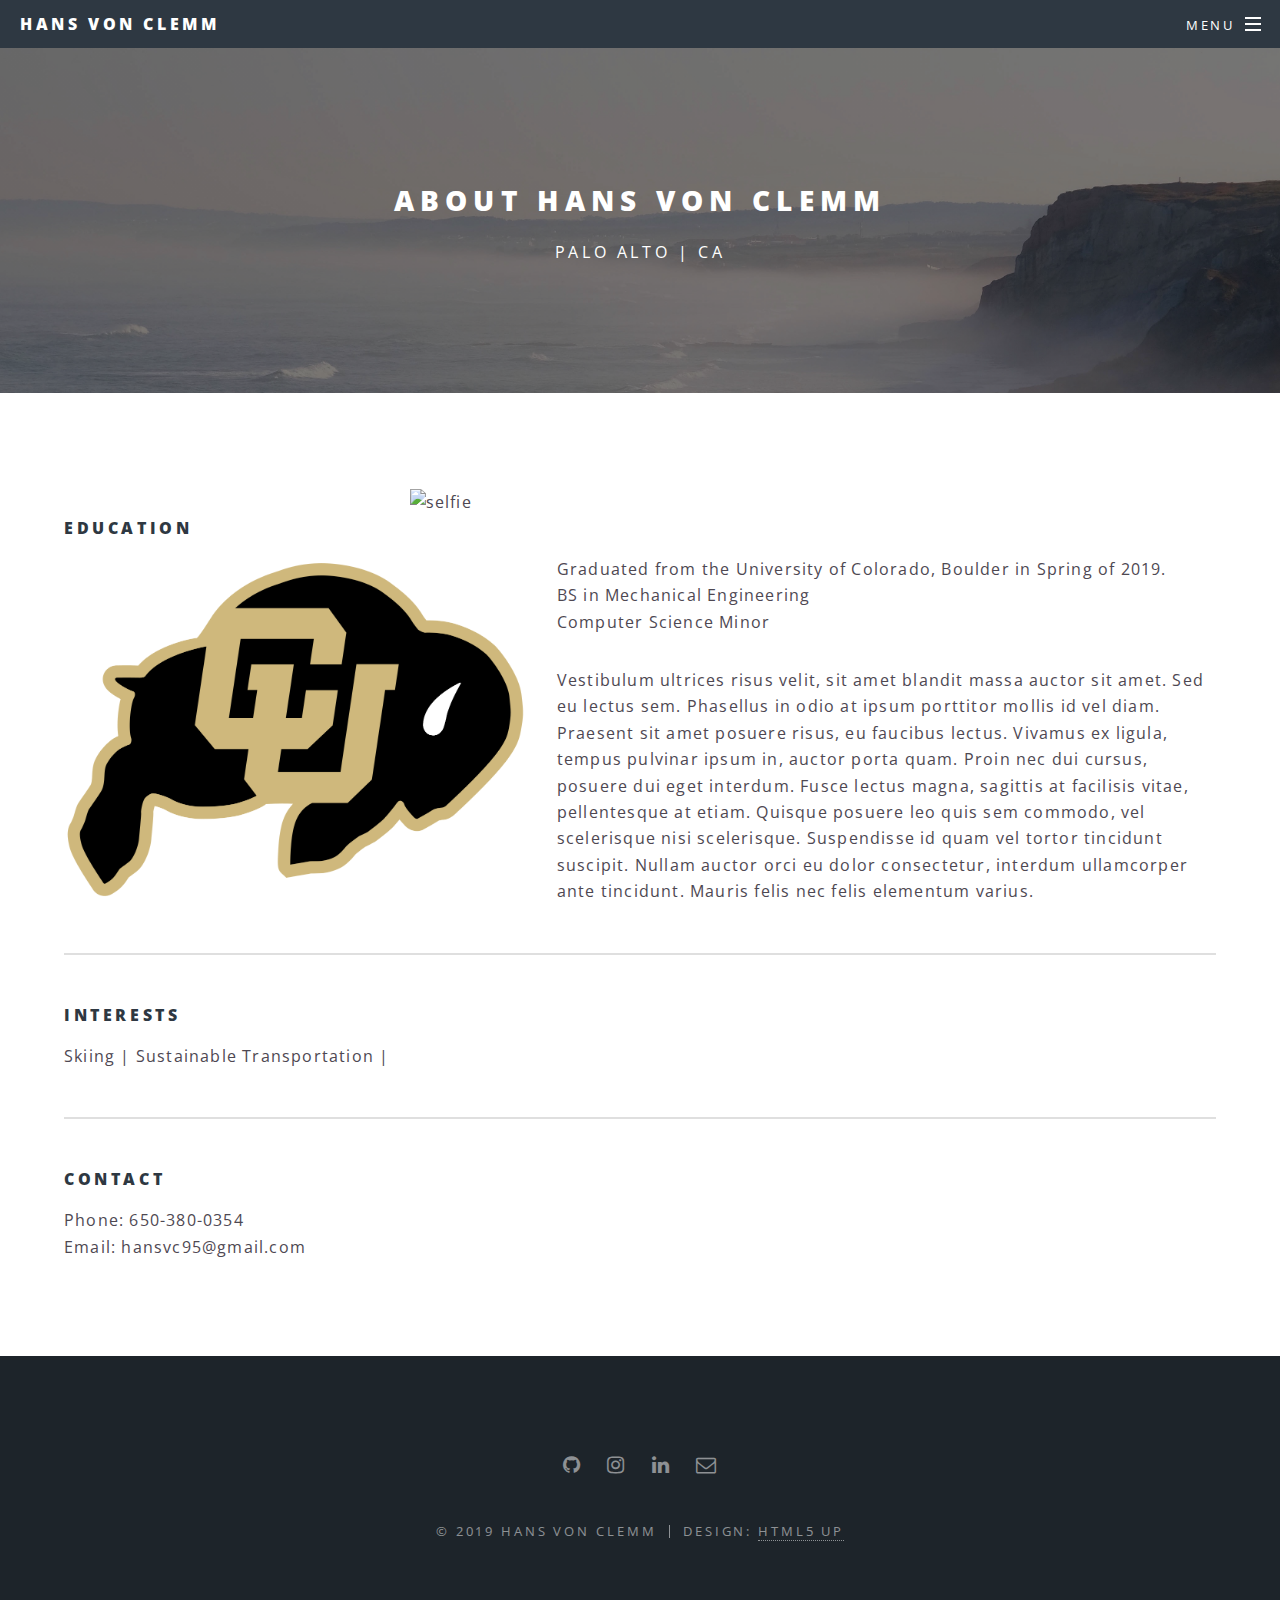
==== commit 949e5aac: "more professional." ====
--- a/about.html
+++ b/about.html
@@ -63,11 +63,14 @@
 								<hr/>
 
 								<h4>Interests</h4>
+								Skiing | Sustainable Transportation | 
 
 
 								<hr/>
 
 								<h4>Contact</h4>
+								<p>Phone: 650-380-0354<br>
+								Email: hansvc95@gmail.com</p>
 
 
 							</div>
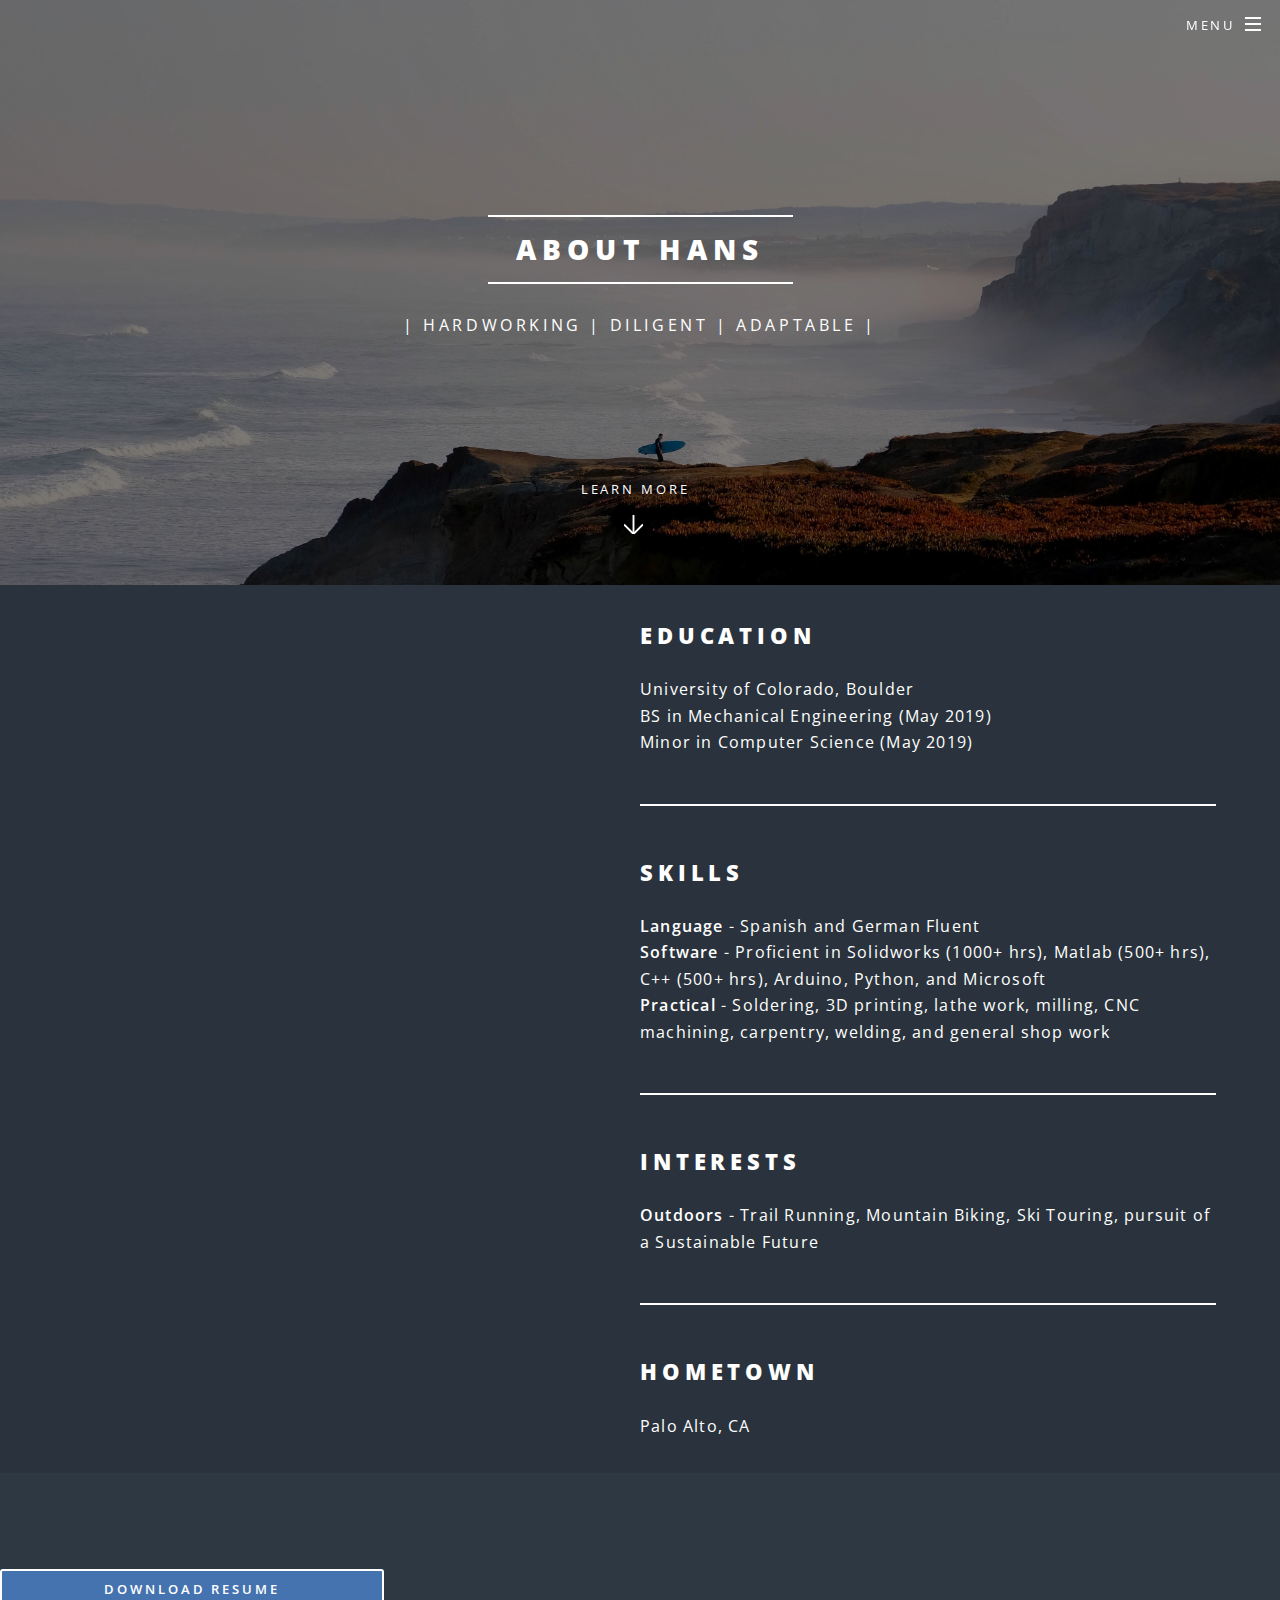
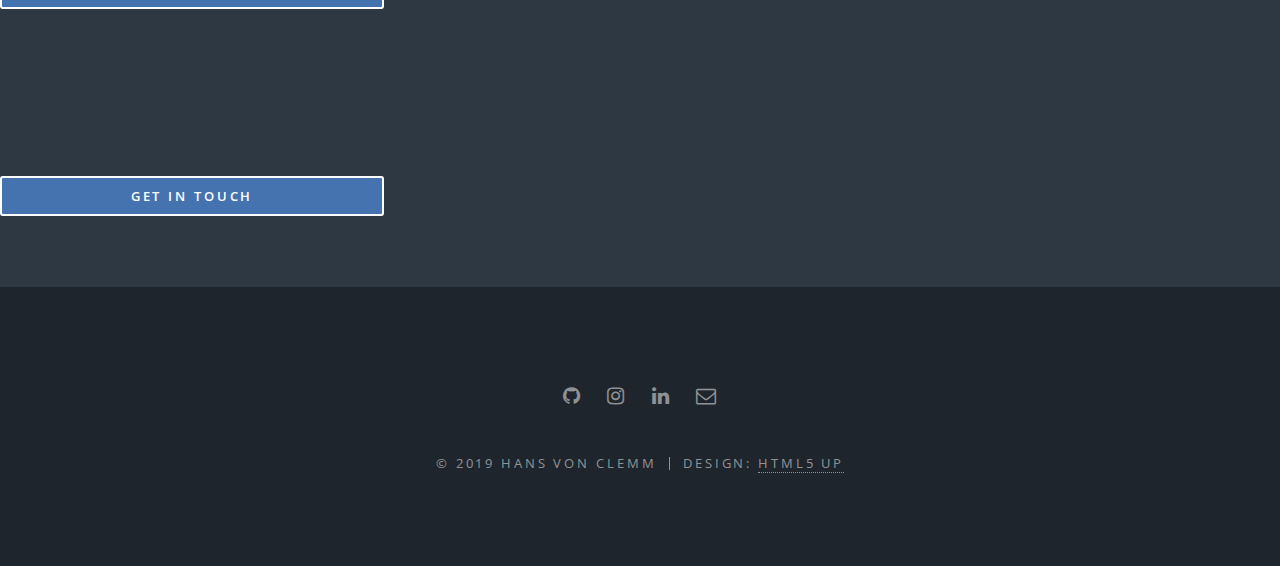
==== commit 9be6b227: "updating to me now" ====
--- a/about.html
+++ b/about.html
@@ -6,19 +6,19 @@
 -->
 <html>
 	<head>
-		<title>About | Hans von Clemm</title>
+		<title>About Hans</title>
 		<meta charset="utf-8" />
 		<meta name="viewport" content="width=device-width, initial-scale=1, user-scalable=no" />
 		<link rel="stylesheet" href="assets/css/main.css" />
 		<noscript><link rel="stylesheet" href="assets/css/noscript.css" /></noscript>
 	</head>
-	<body class="is-preload">
+	<body class="landing is-preload">
 
 		<!-- Page Wrapper -->
 			<div id="page-wrapper">
 
 				<!-- Header -->
-					<header id="header">
+					<header id="header" class="alt">
 						<h1><a href="index.html">Hans von Clemm</a></h1>
 						<nav id="nav">
 							<ul>
@@ -27,6 +27,7 @@
 									<div id="menu">
 										<ul>
 											<li><a href="index.html">Home</a></li>
+											<li><a href="about.html">About</a></li>
 											<li><a href="#">Projects</a>
 												<ul>
 													<li><a href="abt.html">ABT</a></li>
@@ -35,47 +36,58 @@
 													<li><a href="lightfoot.html">Lightfoot Electric</a></li>
 												</ul>
 											</li>
-										</ul>
+										</ul> 
 									</div>
 								</li>
 							</ul>
 						</nav>
 					</header>
 
-				<!-- Main -->
-					<article id="main">
-						<header>
-							<h2>About Hans von Clemm</h2>
-							<p> Palo Alto | CA</p>
-						</header>
-						<section class="wrapper style5">
-							<div class="inner">
-								<img src="images/picPlaceholder.jpg" alt="selfie" class = "center" width=40%>
+				<!-- Banner -->
+					<section id="banner">
+						<div class="inner">
+							<h2>About Hans</h2>
+							<p>| Hardworking | Diligent | Adaptable |</p>
+						</div>
+						<a href="#one" class="more scrolly">Learn More</a>
+					</section>
 
 
-								<h4>Education</h4>
-								<p><span class="image left"><img src="images/buff.png" alt="buff" width=20px/></span>Graduated from the University of Colorado, Boulder in Spring of 2019. <br>
-								BS in Mechanical Engineering <br>
-								Computer Science Minor</p>
-
-								<p>Vestibulum ultrices risus velit, sit amet blandit massa auctor sit amet. Sed eu lectus sem. Phasellus in odio at ipsum porttitor mollis id vel diam. Praesent sit amet posuere risus, eu faucibus lectus. Vivamus ex ligula, tempus pulvinar ipsum in, auctor porta quam. Proin nec dui cursus, posuere dui eget interdum. Fusce lectus magna, sagittis at facilisis vitae, pellentesque at etiam. Quisque posuere leo quis sem commodo, vel scelerisque nisi scelerisque. Suspendisse id quam vel tortor tincidunt suscipit. Nullam auctor orci eu dolor consectetur, interdum ullamcorper ante tincidunt. Mauris felis nec felis elementum varius.</p>
-
+				<!-- Two -->
+					<section id="two" class="wrapper alt style2">
+						<section class="spotlight">
+							<div class="image"><img src="images/picPlaceholder.jpg" alt="" />
+							</div>
+							<div class="content">
+								<h2>Education<br />
+								</h2>
+								<p>University of Colorado, Boulder <br>
+								BS in Mechanical Engineering (May 2019) <br>
+								Minor in Computer Science (May 2019)</p>
 								<hr/>
-
-								<h4>Interests</h4>
-								Skiing | Sustainable Transportation | 
-
-
+								<h2>Skills</h2>
+								<p><b>Language</b> - Spanish and German Fluent <br>
+								<b>Software</b> - Proficient in Solidworks (1000+ hrs), Matlab (500+ hrs), C++ (500+ hrs), Arduino, Python, and Microsoft<br>
+								<b>Practical</b> - Soldering, 3D printing, lathe work, milling, CNC machining, carpentry, welding, and general shop work
+							</p>
 								<hr/>
-
-								<h4>Contact</h4>
-								<p>Phone: 650-380-0354<br>
-								Email: hansvc95@gmail.com</p>
-
-
+								<h2>Interests</h2>
+								<p><b>Outdoors</b> - Trail Running, Mountain Biking, Ski Touring, pursuit of a Sustainable Future</p>
+								<hr/>
+								<h2>Hometown</h2>
+								<p>Palo Alto, CA</p>
+								
 							</div>
 						</section>
-					</article>
+					</section>
+
+				<!-- CTA -->
+				<section id="cta" class="wrapper style4">
+						<a href="1HansvCResume.pdf" class="button fit">Download Resume</a> <br>
+					</section>
+					<section id="cta" class="wrapper style4">
+						<a href="mailto:hansvonclemm@gmail.com" class="button fit">Get in Touch</a>
+					</section>
 
 				<!-- Footer -->
 					<footer id="footer">
@@ -83,7 +95,7 @@
 							<li><a href="https://github.com/voncronic" class="icon fa-github"><span class="label">Github</span></a></li>
 							<li><a href="https://www.instagram.com/voncronic/" class="icon fa-instagram"><span class="label">Instagram</span></a></li>
 							<li><a href="https://www.linkedin.com/in/hansvonclemm" class="icon fa-linkedin"><span class="label">LinkedIn</span></a></li>
-							<li><a href="mailto:hansvc95@gmail.com" class="icon fa-envelope-o"><span class="label">Email</span></a></li>
+							<li><a href="mailto:hansvonclemm@gmail.com" class="icon fa-envelope-o"><span class="label">Email</span></a></li>
 						</ul>
 						<ul class="copyright">
 							<li>&copy; 2019 Hans von Clemm</li><li>Design: <a href="http://html5up.net">HTML5 UP</a></li>
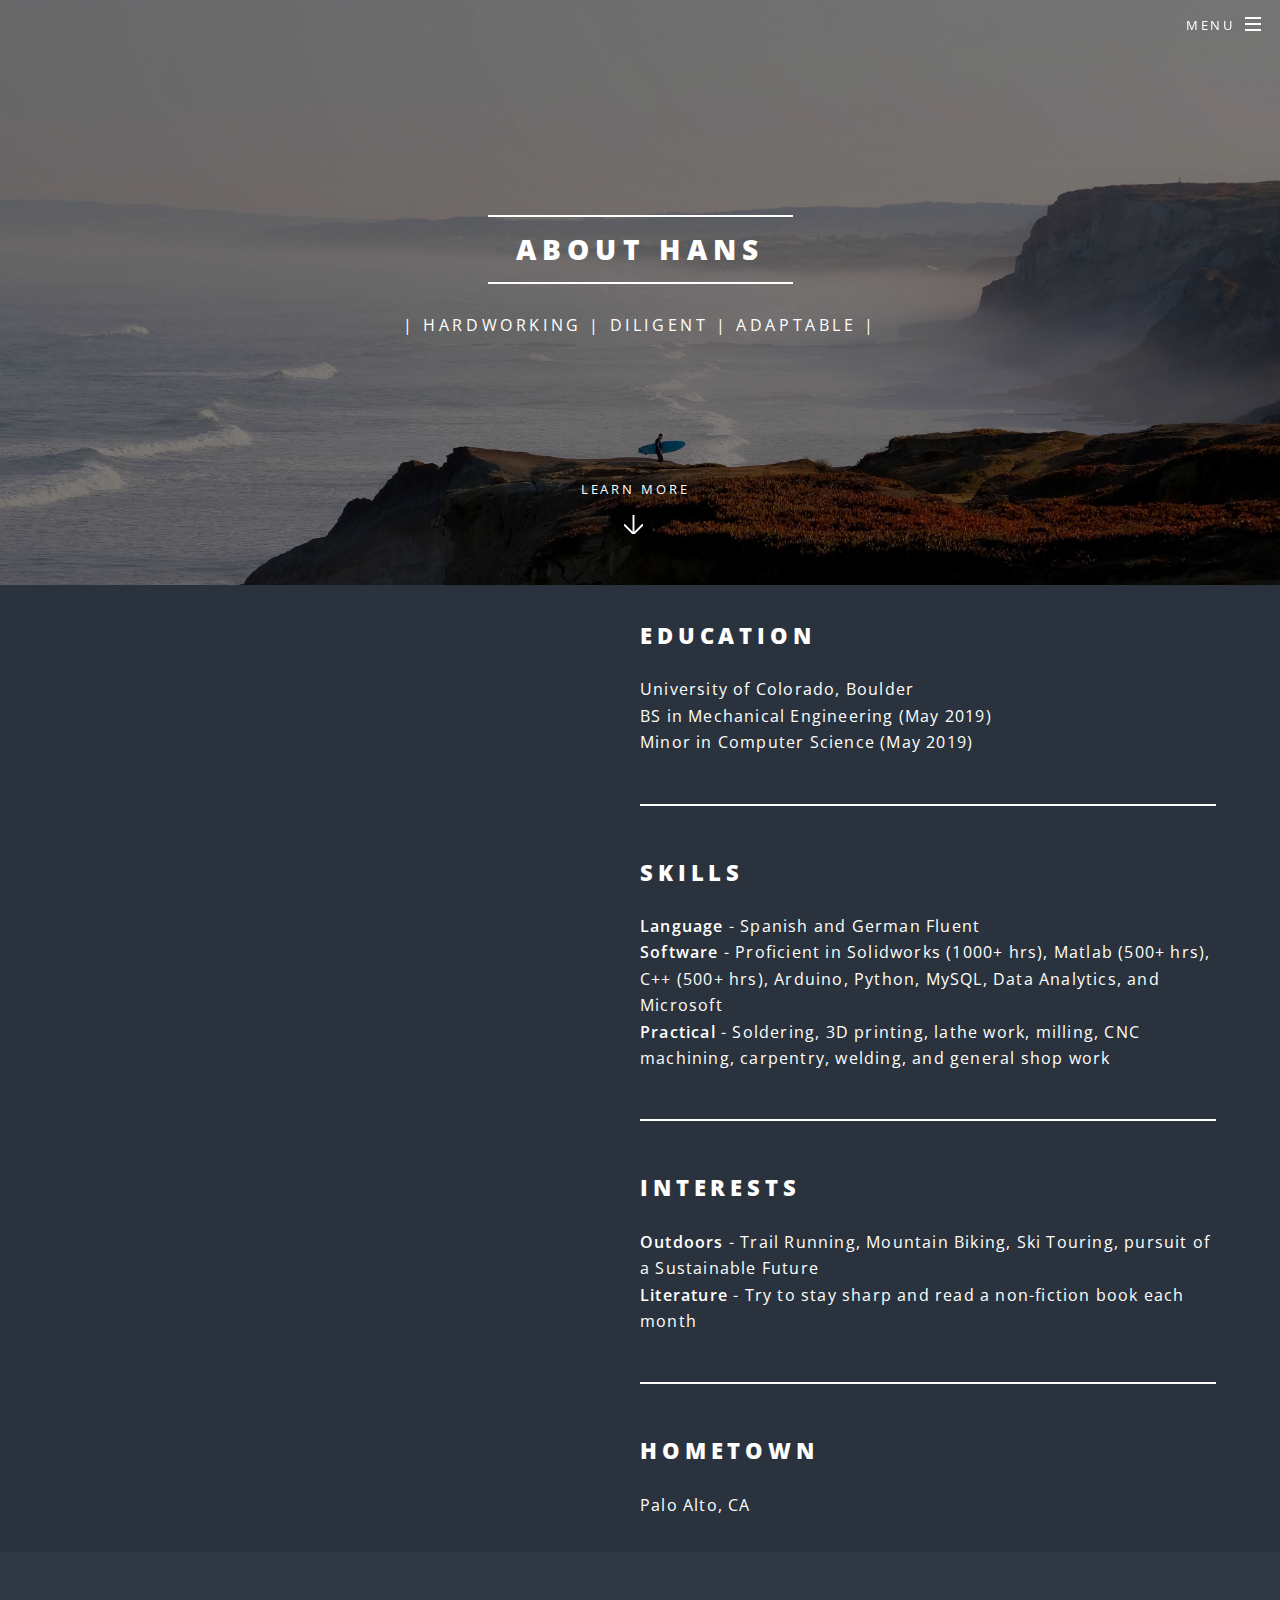
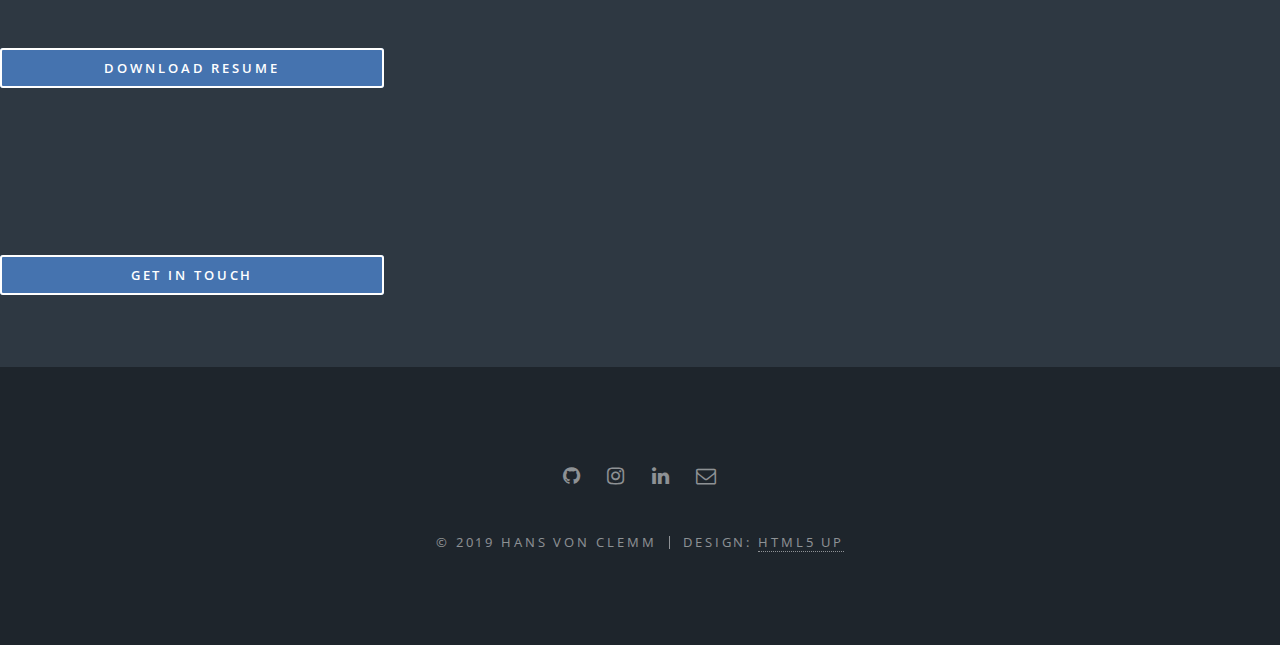
==== commit 15752810: "adding new section of 'general work'" ====
--- a/about.html
+++ b/about.html
@@ -36,6 +36,7 @@
 													<li><a href="lightfoot.html">Lightfoot Electric</a></li>
 												</ul>
 											</li>
+											<li><a href="1HansvCResume.pdf">View Resume</a></li>
 										</ul> 
 									</div>
 								</li>
@@ -67,12 +68,14 @@
 								<hr/>
 								<h2>Skills</h2>
 								<p><b>Language</b> - Spanish and German Fluent <br>
-								<b>Software</b> - Proficient in Solidworks (1000+ hrs), Matlab (500+ hrs), C++ (500+ hrs), Arduino, Python, and Microsoft<br>
+								<b>Software</b> - Proficient in Solidworks (1000+ hrs), Matlab (500+ hrs), C++ (500+ hrs), Arduino, Python, MySQL, Data Analytics, and Microsoft<br>
 								<b>Practical</b> - Soldering, 3D printing, lathe work, milling, CNC machining, carpentry, welding, and general shop work
 							</p>
 								<hr/>
 								<h2>Interests</h2>
-								<p><b>Outdoors</b> - Trail Running, Mountain Biking, Ski Touring, pursuit of a Sustainable Future</p>
+								<p><b>Outdoors</b> - Trail Running, Mountain Biking, Ski Touring, pursuit of a Sustainable Future <br>
+								<b>Literature</b> - Try to stay sharp and read a non-fiction book each month </p>
+
 								<hr/>
 								<h2>Hometown</h2>
 								<p>Palo Alto, CA</p>
@@ -87,7 +90,7 @@
 					</section>
 					<section id="cta" class="wrapper style4">
 						<a href="mailto:hansvonclemm@gmail.com" class="button fit">Get in Touch</a>
-					</section>
+				</section>
 
 				<!-- Footer -->
 					<footer id="footer">
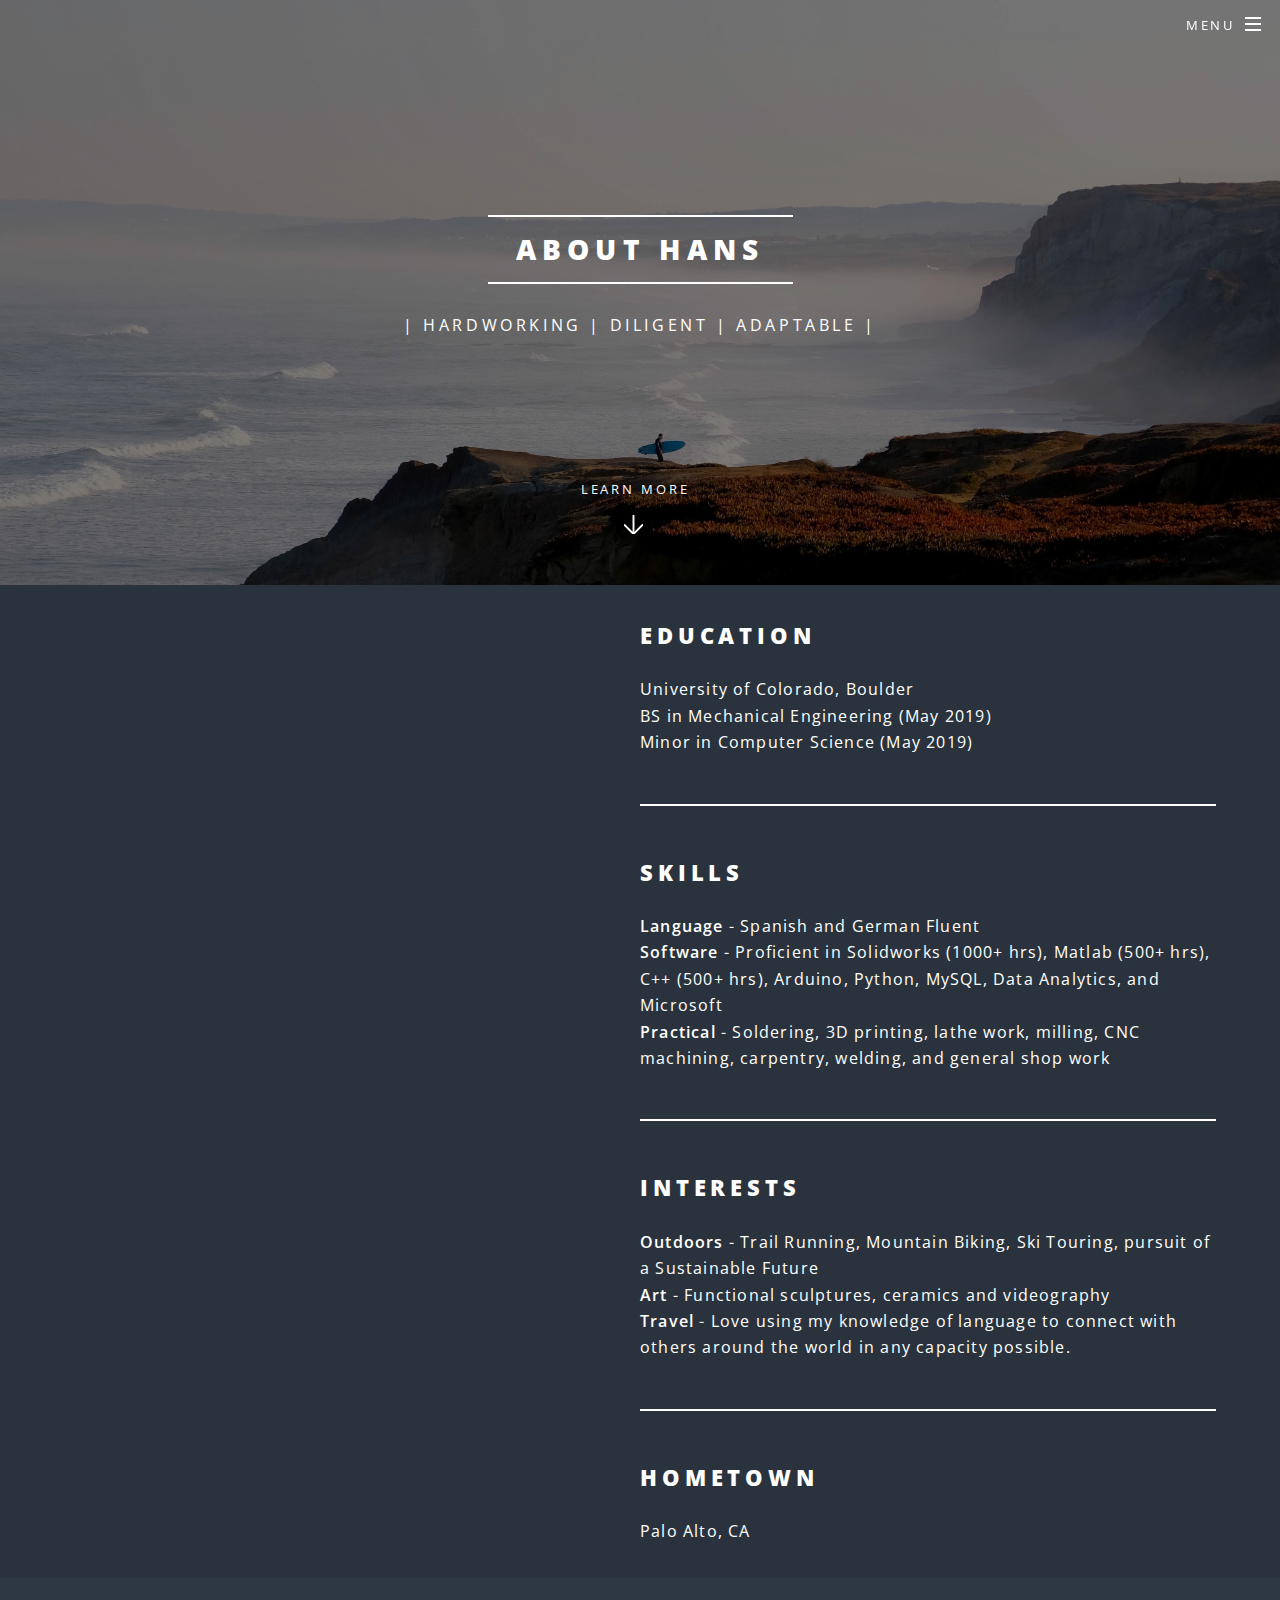
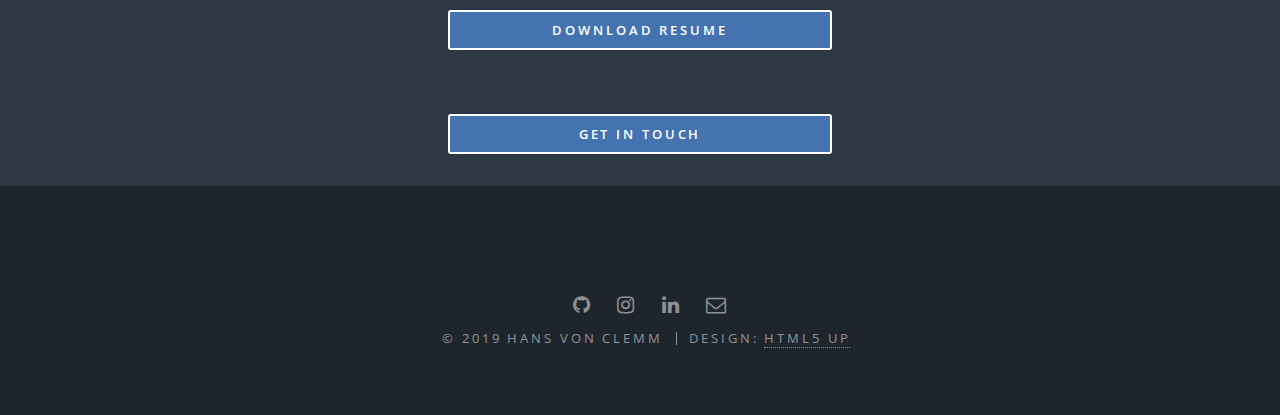
==== commit dd6514dc: "fixed menu indentation" ====
--- a/about.html
+++ b/about.html
@@ -34,6 +34,7 @@
 													<li><a href="dpv.html">Drill Powered Vehicle</a></li>
 													<li><a href="kestrel.html">Kestrel Materials</a></li>
 													<li><a href="lightfoot.html">Lightfoot Electric</a></li>
+													<li><a href="other.html">Other</a></li>
 												</ul>
 											</li>
 											<li><a href="1HansvCResume.pdf">View Resume</a></li>
@@ -74,7 +75,8 @@
 								<hr/>
 								<h2>Interests</h2>
 								<p><b>Outdoors</b> - Trail Running, Mountain Biking, Ski Touring, pursuit of a Sustainable Future <br>
-								<b>Literature</b> - Try to stay sharp and read a non-fiction book each month </p>
+								<b>Art</b> - Functional sculptures, ceramics and videography<br>
+								<b>Travel</b> - Love using my knowledge of language to connect with others around the world in any capacity possible. 
 
 								<hr/>
 								<h2>Hometown</h2>
--- a/assets/css/main.css
+++ b/assets/css/main.css
@@ -2126,7 +2126,7 @@
 
 	ul {
 		list-style: disc;
-		margin: 0 0 2em 0;
+		margin: .5em 0 0 1em;
 		padding-left: 1em;
 	}
 
@@ -2181,8 +2181,9 @@
 		}
 
 			ul.actions.special li:first-child {
-				padding-left: 20px;
-			}
+				padding-left: 0;
+			}
+
 
 
 		ul.actions.stacked {
@@ -2200,6 +2201,8 @@
 				ul.actions.stacked li:first-child {
 					padding-top: 0;
 				}
+
+
 
 		ul.actions.fit {
 			width: calc(100% + 1em);
@@ -2797,7 +2800,7 @@
 /* Wrapper */
 
 	.wrapper {
-		padding: 6em 0 4em 0 ;
+		padding: 2em 0 2em 0 ;
 	}
 
 		.wrapper > .inner {
@@ -3149,6 +3152,9 @@
 
 		.wrapper.style4 {
 			background-color: transparent;
+			display: flex;
+			align-items: center;
+			justify-content: center;
 		}
 
 		.wrapper.style5 {
@@ -3329,10 +3335,10 @@
 /* Page Wrapper + Menu */
 
 	#page-wrapper {
-		-moz-transition: opacity 0.5s ease;
-		-webkit-transition: opacity 0.5s ease;
-		-ms-transition: opacity 0.5s ease;
-		transition: opacity 0.5s ease;
+		-moz-transition: opacity 0.4s ease;
+		-webkit-transition: opacity 0.4s ease;
+		-ms-transition: opacity 0.4s ease;
+		transition: opacity 0.4s ease;
 		opacity: 1;
 		padding-top: 3em;
 	}
@@ -3355,10 +3361,10 @@
 		-webkit-transform: translateX(20em);
 		-ms-transform: translateX(20em);
 		transform: translateX(20em);
-		-moz-transition: -moz-transform 0.5s ease;
-		-webkit-transition: -webkit-transform 0.5s ease;
-		-ms-transition: -ms-transform 0.5s ease;
-		transition: transform 0.5s ease;
+		-moz-transition: -moz-transform 0.4s ease;
+		-webkit-transition: -webkit-transform 0.4s ease;
+		-ms-transition: -ms-transform 0.4s ease;
+		transition: transform 0.4s ease;
 		-webkit-overflow-scrolling: touch;
 		background: #21b2a6;
 		color: #ffffff;
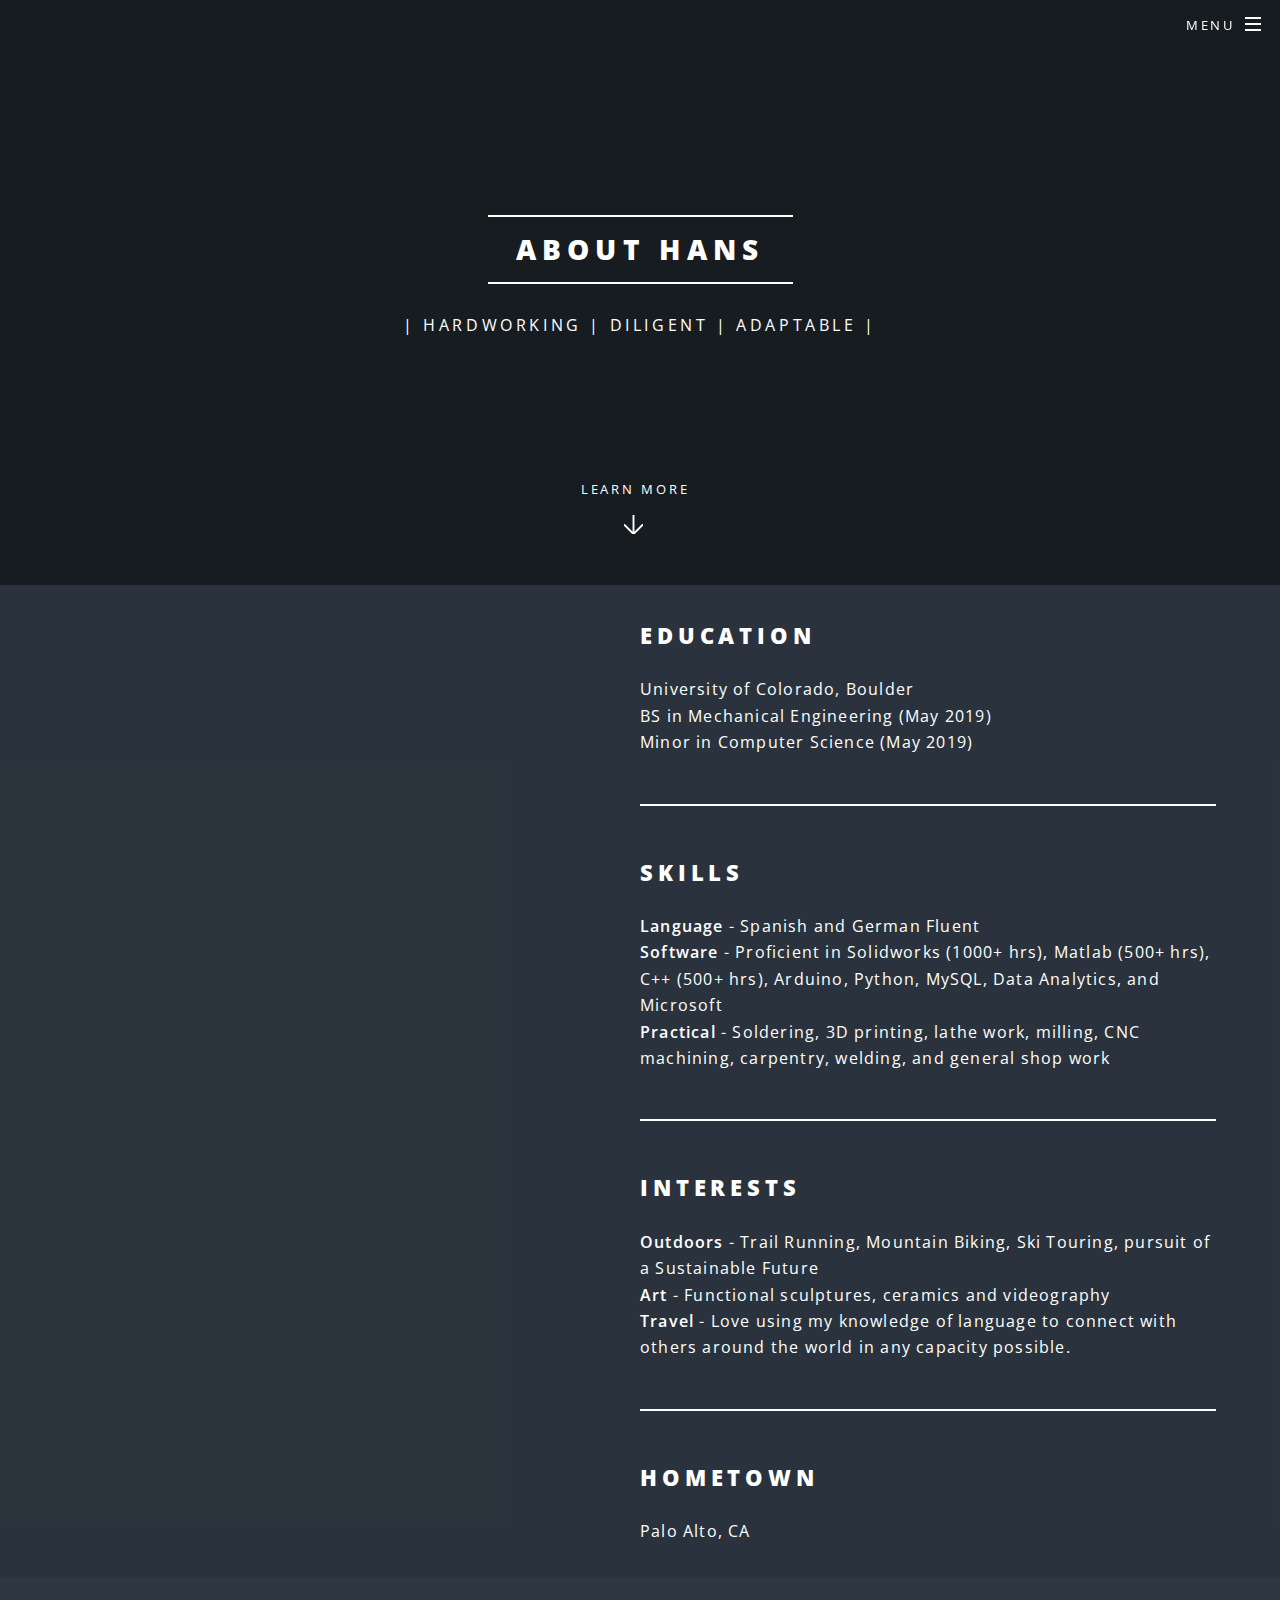
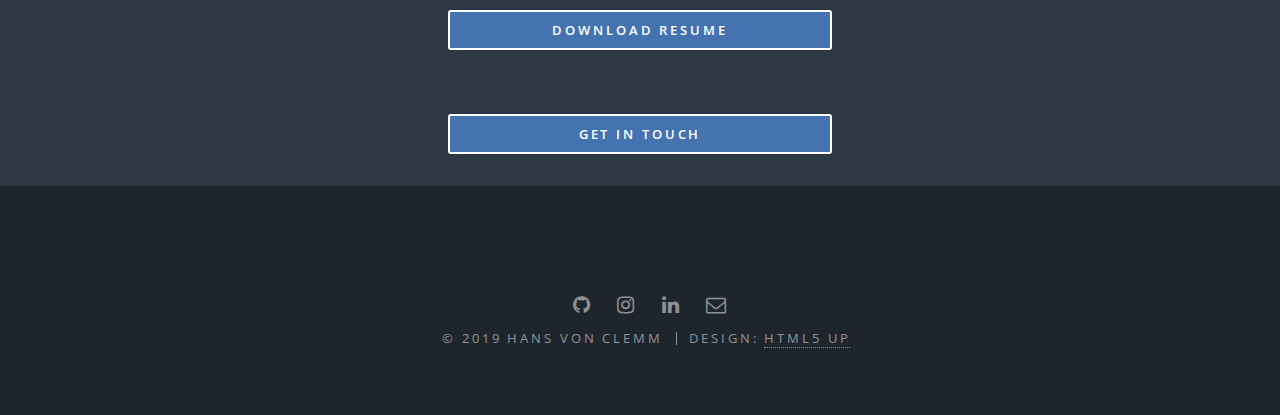
==== commit 90f48d3b: "update 'about'" ====
--- a/about.html
+++ b/about.html
@@ -27,7 +27,7 @@
 									<div id="menu">
 										<ul>
 											<li><a href="index.html">Home</a></li>
-											<li><a href="about.html">About</a></li>
+											<li><a href="about.html">About Hans</a></li>
 											<li><a href="#">Projects</a>
 												<ul>
 													<li><a href="abt.html">ABT</a></li>
--- a/assets/css/main.css
+++ b/assets/css/main.css
@@ -4022,5 +4022,27 @@
 	  margin-left: auto;
 	  margin-right: auto;
 	  width = 25%;
-	  height = width;
-	}+	}
+
+	.video-container{
+		display: block;
+	    margin-left: auto;
+	    margin-right: auto;
+		position:relative;
+		padding-bottom: 56.25%;
+		padding-top: 35px;
+		height:0;
+		overflow:hidden;
+		max-width: 852px
+		max-height: 480px;
+	}
+
+	.video-container iframe{
+		position:absolute;
+		top:0;
+		left:0;
+		width:100%;
+		height:100%;
+
+	}
+
